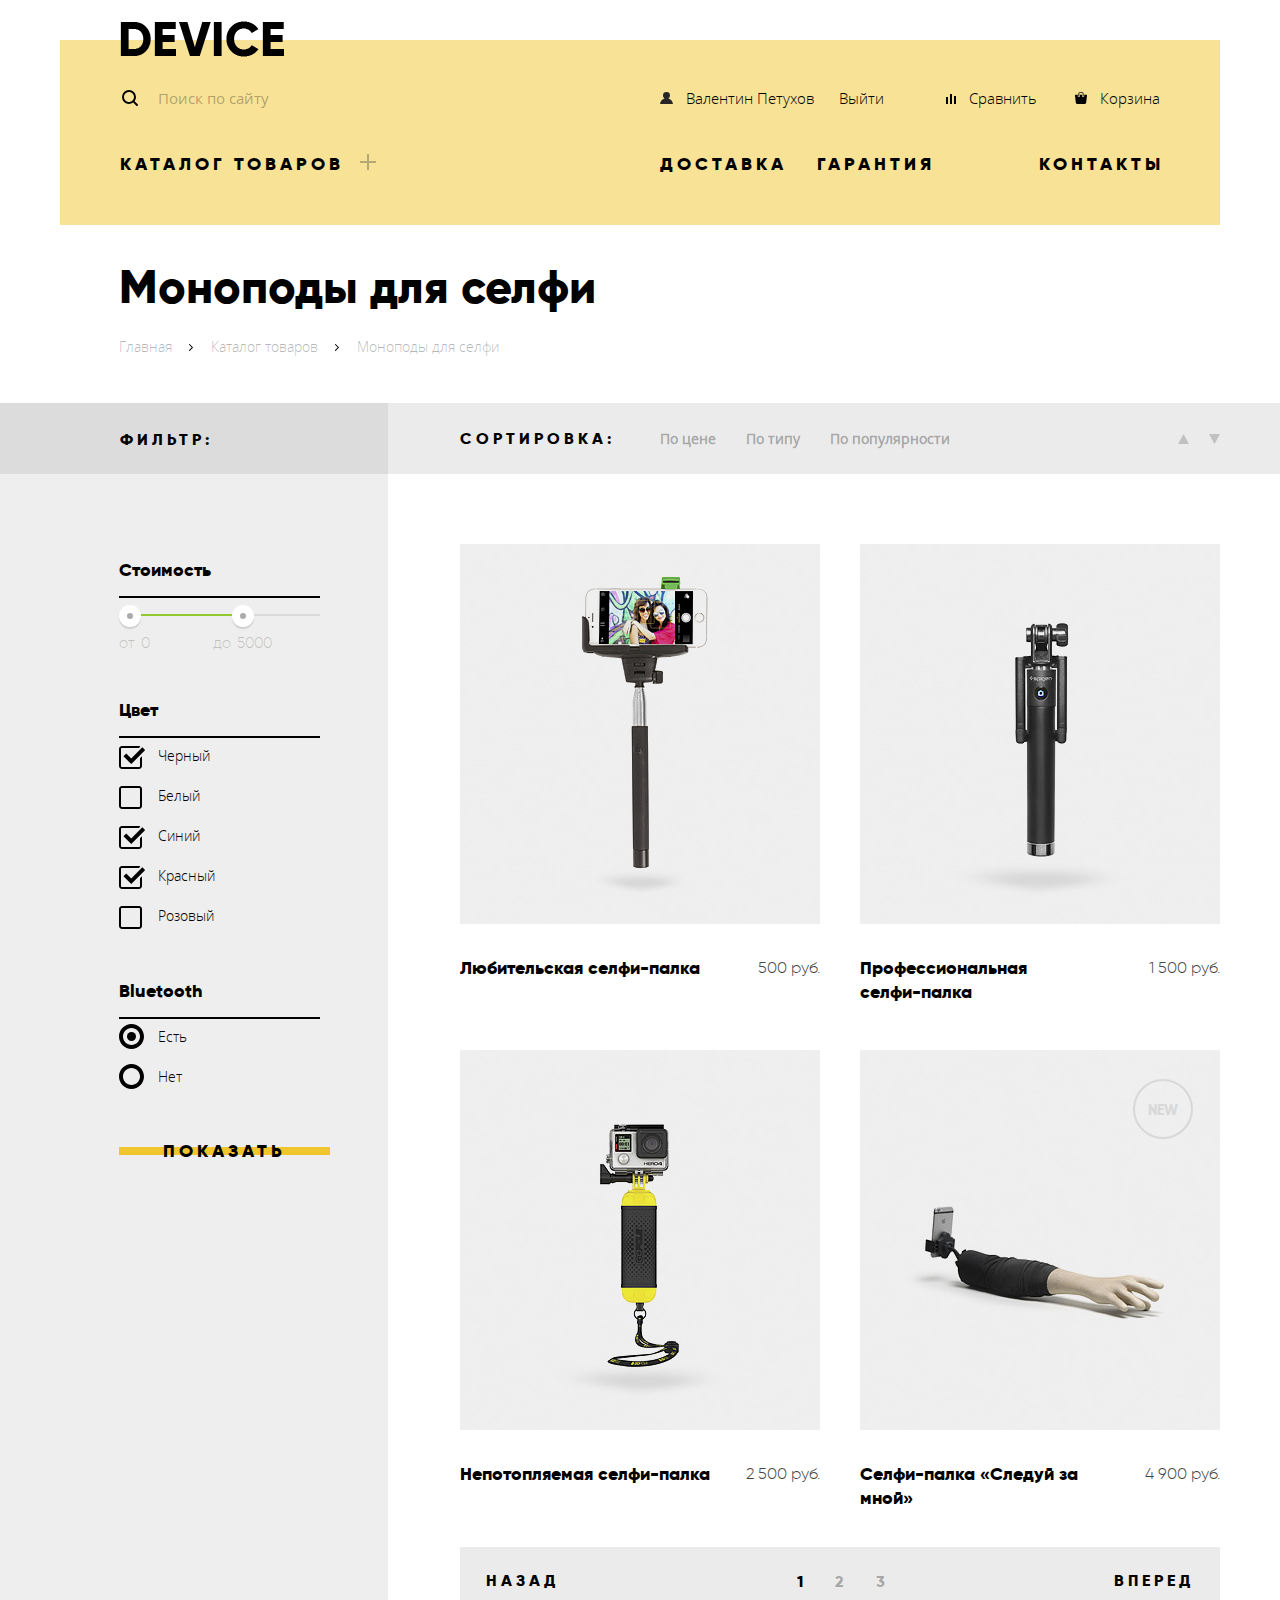
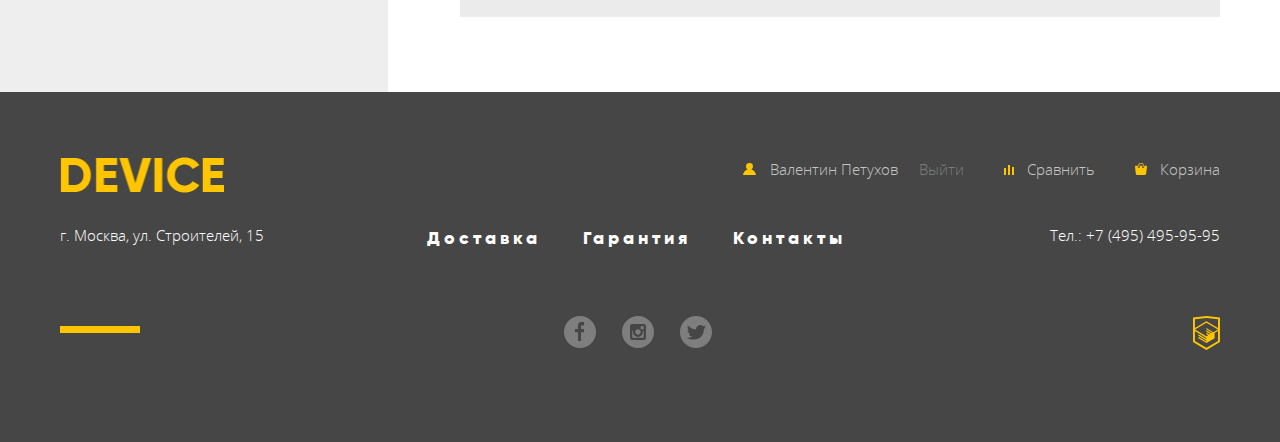
==== catalog.html @ 244680b2 "Подготовка к итоговому ревью" ====
<!DOCTYPE html>
<html lang="ru">

<head>
  <meta charset="utf-8">
  <title>HTML Academy: Девайс</title>
  <link rel="stylesheet" href="css/normalize.css">
  <link rel="stylesheet" href="css/main.css">
</head>

<body class="catalog-page">

  <!-- HEADER -->
  <header class="main-header">

    <div class="container main-header__container">

      <h1 class="visually-hidden">Магазин техники Девайc</h1>

      <!-- LOGO, которому зададим абсолютное позиционирование -->
      <a href="index.html" class="main-header__logo logo"><img src="img/logo.png" alt="" class="logo__img" width="164" height="36"></a>

      <!-- MAIN NAV -->
      <!-- USER SEARCH -->
      <form class="main-header__user-action-form user-action-form">
        <label for="user-search" class="visually-hidden">Поиск по сайту</label>
        <input type="search" name="user-search" class="user-action-form__user-search" id="user-search" placeholder="Поиск по сайту">
        <button type="submit" class="user-action-form__btn">Найти</button>
      </form>

      <!-- USER ACTION -->
      <nav class="main-header__user-action">

        <ul class="user-action">

          <li class="user-action__item user-action__account"><a href="account.html" class="user-action__account-link">Валентин Петухов</a></li>

          <li class="user-action__item user-action__logout"><a href="logout.html" class="user-action__logout-link">Выйти</a></li>

          <li class="user-action__item user-action__compare"><a href="compare.html" class="user-action__compare-link">Сравнить</a></li>

          <li class="user-action__item user-action__cart"><a href="cart.html" class="user-action__cart-link">Корзина</a></li>

        </ul>
      </nav>

      <!-- SITE NAVIGATON -->
      <nav class="main-header__site-nav">
        <ul class="site-nav">

          <li class="site-nav__item"><a href="catalog.html" class="site-nav__link">Каталог товаров</a>

            <!-- HIDDEN CATALOG IN SITE NAVIGATION -->
            <ul class="site-nav__catalog catalog">

              <li class="catalog__item">

                <ul class="sub-catalog__list sub-catalog">

                  <li class="sub-catalog__item"><a href="catalog.html" class="sub-catalog__link">Виртуальная реальность</a></li>
                  <li class="sub-catalog__item"><a href="catalog.html" class="sub-catalog__link">Моноподы для селфи</a></li>
                  <li class="sub-catalog__item"><a href="catalog.html" class="sub-catalog__link">Экшн-камеры</a></li>

                </ul>

              </li>
              <li class="catalog__item">

                <ul class="catalog__list">

                  <li class="catalog__item"><a href="catalog.html" class="catalog__link">Фитнеc-браслеты</a></li>
                  <li class="catalog__item"><a href="catalog.html" class="catalog__link">Умные часы</a></li>

                </ul>

              </li>
              <li class="catalog__item"><a href="catalog.html" class="catalog__link">Квадрокоптеры</a></li>

            </ul>

          </li>
          <li class="site-nav__item"><a href="#" class="site-nav__link">Доставка</a></li>
          <li class="site-nav__item site-nav__item_pad-l_31"><a href="#" class="site-nav__link">Гарантия</a></li>
          <li class="site-nav__item"><a href="#" class="site-nav__link">Контакты</a></li>

        </ul>

      </nav>

    </div>
  </header>

  <main class="main-content">

    <!-- PRODUCT NAV & BREADCRUMBS -->
    <nav class="breadcrumbs-nav">

      <div class="container">

        <h2 class="breadcrumbs-nav__current-product">Моноподы для селфи</h2>

        <ul class="breadcrumbs-nav__item breadcrumbs">

          <li class="breadcrumbs__item"><a href="#" class="breadcrumbs__link">Главная</a></li>
          <li class="breadcrumbs__item"><a href="#" class="breadcrumbs__link">Каталог товаров</a></li>
          <li class="breadcrumbs__item">Моноподы для селфи</li>

        </ul>

      </div>

    </nav>

    <!-- РАЗДЕЛ С ТОВАРАМИ -->
    <section class="products-container">

      <h2 class="visually-hidden">Раздел с товаром</h2>
      <!-- Его мы также скроем -->

      <!-- Заголовок с фильтрацией -->
      <header class="products-container__header">

        <div class="container">

          <div class="content__header">

            <h3 class="sorting__heading">Фильтр: </h3>

          </div>

          <!-- SORT THE PRODUCTS -->
          <div class="content__header sorting">

            <h3 class="sorting__heading">Сортировка:</h3>

            <ul class="sorting__list">

              <li class="sorting__item"><a href="#" class="sorting__link">По цене</a></li>
              <li class="sorting__item"><a href="#" class="sorting__link">По типу</a></li>
              <li class="sorting__item"><a href="#" class="sorting__link">По популярности</a></li>

            </ul>

            <div class="sorting__icon">

              <a href="#" class="sorting__icon-up-link"></a>
              <a href="#" class="sorting__icon-down-link"></a>

            </div>

          </div>

        </div>

      </header>

      <!-- CONTENT -->
      <div class="product-container__content">

        <div class="container">

          <!-- ASIDE FILTER -->
          <aside class="products-container__filters filters">

            <form action="https://echo.htmlacademy.ru" method="post" class="filters__form form-filters">

              <fieldset class="form-filters__item">
                <legend class="form-filters__heading">Стоимость</legend>

                <div class="range-filter">
                  <div class="range-filter__controls">

                    <div class="range-filter__scale">
                      <div class="range-filter__bar"></div>
                    </div>

                    <div class="range-filter__toggle toggle-min" tabindex="0"></div>
                    <div class="range-filter__toggle toggle-max" tabindex="0"></div>

                  </div>

                  <div class="range-filter__price-controls">

                    <label class="range-filter__min-price">от <input name="min-price" type="text" value="0"></label>

                    <label class="range-filter__max-price">до <input name="max-price" type="text" value="5000"></label>

                  </div>
                </div>

              </fieldset>

              <fieldset class="form-filters__item form-filters__color">
                <legend class="form-filters__heading">Цвет</legend>

                <input type="checkbox" name="color-black" class="form-filters__ckeckbox visually-hidden" id="filters-color-black" checked>
                <label for="filters-color-black" tabindex="0">Черный</label>

                <input type="checkbox" name="color-white" class="form-filters__ckeckbox visually-hidden" id="filters-color-white">
                <label for="filters-color-white" tabindex="0">Белый</label>

                <input type="checkbox" name="color-blue" class="form-filters__ckeckbox visually-hidden" id="filters-color-blue" checked>
                <label for="filters-color-blue" tabindex="0">Синий</label>

                <input type="checkbox" name="color-red" class="form-filters__ckeckbox visually-hidden" id="filters-color-red" checked>
                <label for="filters-color-red" tabindex="0">Красный</label>

                <input type="checkbox" name="color-pink" class="form-filters__ckeckbox visually-hidden" id="filters-color-pink">
                <label for="filters-color-pink" tabindex="0">Розовый</label>

              </fieldset>

              <fieldset class="form-filters__item form-filters__bluetooth">
                <legend class="form-filters__heading">Bluetooth</legend>

                <input type="radio" name="bluetooth-check" class="form-filters__radio visually-hidden" id="bluetooth-true" checked>
                <label for="bluetooth-true" tabindex="0">Есть</label>

                <input type="radio" name="bluetooth-check" class="form-filters__radio visually-hidden" id="bluetooth-false">
                <label for="bluetooth-false" tabindex="0">Нет</label>

              </fieldset>

              <button type="submit" class="form-filters__btn btn">Показать</button>

            </form>

          </aside>

          <!-- PRODUCT CART -->
          <div class="products-cart">

            <!-- PRODUCT 1 -->
            <div class="products-cart__item">

              <img src="img/item-1.jpg" width="360" height="380" alt="Селфи-палка" class="products-cart__img">

              <a href="#" class="products-cart__name">Любительская селфи-палка</a>
              <span class="products-cart__price">500 руб.</span>

              <a href="#" class="products-cart__compare">Добавить к сравнению</a>

              <a href="#" class="products-cart__add btn">В корзину</a>

            </div>

            <!-- PRODUCT 2 -->
            <div class="products-cart__item">

              <img src="img/item-2.jpg" width="360" height="380" alt="Селфи-палка" class="products-cart__img">

              <a href="#" class="products-cart__name">Профессиональная<br> селфи-палка</a>
              <span class="products-cart__price">1 500 руб.</span>

              <a href="#" class="products-cart__compare">Добавить к сравнению</a>

              <a href="#" class="products-cart__add btn">В корзину</a>

            </div>


            <!-- PRODUCT 3 -->
            <div class="products-cart__item">

              <img src="img/item-3.jpg" width="360" height="380" alt="Селфи-палка" class="products-cart__img">

              <a href="#" class="products-cart__name">Непотопляемая селфи-палка</a>
              <span class="products-cart__price">2 500 руб.</span>

              <a href="#" class="products-cart__compare">Добавить к сравнению</a>

              <a href="#" class="products-cart__add btn">В корзину</a>

            </div>

            <!-- PRODUCT 4 -->
            <div class="products-cart__item products-cart__new-product">

              <img src="img/item-4.jpg" width="360" height="380" alt="Селфи-палка" class="products-cart__img">

              <a href="#" class="products-cart__name">Селфи-палка «Следуй за мной»</a>
              <span class="products-cart__price">4 900 руб.</span>

              <a href="#" class="products-cart__compare">Добавить к сравнению</a>

              <a href="#" class="products-cart__add btn">В корзину</a>

            </div>

            <!-- PAGINATION -->
            <div class="products-container__pagination pagination">

              <a href="#" class="pagination__back">Назад</a>

              <ul class="pagination__list list">

                <li class="list__item"><a href="" class="pagination__item pagination__item_active">1</a></li>
                <li class="list__item"><a href="" class="pagination__item">2</a></li>
                <li class="list__item"><a href="" class="pagination__item">3</a></li>

              </ul>

              <a href="#" class="pagination__next">Вперед</a>

            </div>

          </div>

        </div>

      </div>

    </section>

  </main>

  <footer class="footer">

    <div class="container">

      <h2 class="visually-hidden">Здесь будет подвал</h2>

      <!-- LOGO AND USER ACTION -->
      <div class="footer__item">

        <!-- LOGO -->
        <a href="" class="footer__logo logo"><img src="img/logo-yellow.png" alt="" class="logo__img" width="164" height="36"></a>

        <!-- USER ACTION -->
        <ul class="footer__user-action footer-user-action">

          <li class="footer-user-action__item"><a href="#" class="footer-user-action__account">Валентин Петухов</a></li>

          <li class="footer-user-action__item"><a href="#" class="footer-user-action__logout">Выйти</a></li>

          <li class="footer-user-action__item"><a href="#" class="footer-user-action__compare">Сравнить</a></li>

          <li class="footer-user-action__item"><a href="#" class="footer-user-action__cart">Корзина</a></li>

        </ul>

      </div>

      <!-- ADRESS AND FOOTER NAV -->
      <div class="footer__item">

        <!-- ADDRESS -->
        <address class="footer__address">г. Москва, ул. Строителей, 15</address>

        <ul class="footer-nav">
          <li class="footer-nav__item"><a href="#" class="footer-nav__link">Доставка</a></li>
          <li class="footer-nav__item"><a href="#" class="footer-nav__link">Гарантия</a></li>
          <li class="footer-nav__item"><a href="#" class="footer-nav__link">Контакты</a></li>
        </ul>

        <!-- TEL NUMBER -->
        <p class="footer__tel-number">Тел.: +7 (495) 495-95-95</p>

      </div>

      <!-- SOCIAL ICONS -->
      <div class="footer__item">

        <div class="footer__icon social-icon">

          <a href="#" class="social-icon__item"><span class="visually-hidden">Facebook</span><svg xmlns="http://www.w3.org/2000/svg" width="32" height="32" viewBox="0 0 32 32"><path fill="#FFF" d="M16 0C7.164 0 0 7.163 0 16s7.164 16 16 16c8.837 0 16-7.164 16-16S24.837 0 16 0zm4.062 9.455h-3.021v3.444h3.021v3.445h-3.021v8.61H14.02v-8.61H11v-3.445h3.021V9.455c0-1.902 1.353-3.445 3.021-3.445h3.021v3.445z"/></svg></a>

          <a href="#" class="social-icon__item"><span class="visually-hidden">Instagram</span><svg xmlns="http://www.w3.org/2000/svg" width="32" height="32" viewBox="0 0 32 32"><g fill="#FFF"><path d="M20.916 16a4.938 4.938 0 1 1-9.877 0c0-.394.051-.773.138-1.14h-.897v6.838h11.396V14.86h-.897c.086.367.137.746.137 1.14z"/><path d="M15.978 18.659c1.466 0 2.659-1.193 2.659-2.659s-1.193-2.659-2.659-2.659c-1.466 0-2.659 1.193-2.659 2.659s1.192 2.659 2.659 2.659zM18.637 10.302h3.039v3.039h-3.039z"/><path d="M16 0C7.164 0 0 7.164 0 16c0 8.837 7.164 16 16 16 8.837 0 16-7.163 16-16 0-8.836-7.163-16-16-16zm7.955 21.698a2.285 2.285 0 0 1-2.279 2.279H10.279A2.285 2.285 0 0 1 8 21.698V10.302a2.286 2.286 0 0 1 2.279-2.279h11.396a2.286 2.286 0 0 1 2.279 2.279v11.396z"/></g></svg></a>

          <a href="#" class="social-icon__item"><span class="visually-hidden">Twitter</span><svg xmlns="http://www.w3.org/2000/svg" width="32" height="32" viewBox="0 0 32 32"><path fill="#FFF" d="M16 0C7.164 0 0 7.164 0 16c0 8.837 7.164 16 16 16 8.837 0 16-7.163 16-16 0-8.836-7.163-16-16-16zm7.944 12.809c-.251 6.516-3.463 10.832-10.992 10.702h-.486c-.447 0-4.543-.443-5.344-1.823 2.479.19 4.247-.406 5.12-1.136-1.048-.289-2.923-.461-3.251-2.848.384.104.618.221 1.299.113-1.307-.824-2.758-1.519-2.679-3.643.311.317 1.164.518 1.46.457-.768-.233-2.149-3.244-.974-4.781 1.984 1.79 4.075 3.482 7.804 3.643.227-2.214 1.24-3.699 3.168-4.325 1.84-.479 3.255.26 3.901 1.138.737-.224 1.453-.466 2.193-.685-.004.833-.569 1.463-.935 1.709.747.165 1.423-.475 1.423-.475-.184.963-1.094 1.725-1.707 1.954z"/></svg></a>

        </div>

        <a href="https://htmlacademy.ru/intensive/htmlcss" class="html-logo"><span class="visually-hidden">HTML LOGO LINK</span><svg xmlns="http://www.w3.org/2000/svg" width="26.943" height="34.09" viewBox="0 0 26.943 34.09"><path fill="#FFC600" d="M13.62.017L13.472 0 0 1.412v24.661l13.473 8.017 13.43-7.99.042-.025V1.412L13.62.017zm11.399 12.11L13.495 5.334l-.001-.104-.087.05-.088-.056v.109L1.925 12.118V3.147l11.548-1.212L25.02 3.147v8.98zm-11.614-5.34L24.923 13.5l-4.479 2.64-7.093-4.221-.014 1.415 5.904 3.513-.86.507-5.03-2.992-.014 1.415 3.827 2.275-.782.523-3.031-1.787-.014 1.413 1.853 1.091-1.8 1.081-11.356-6.751 11.371-6.835zm-11.48 8.34l11.411 6.791.016 1.044-7.942-4.728-.015 1.416 7.979 4.795.018 1.076-7.973-4.74-.013 1.414 8.021 4.822.046.025 8.143-4.872-.011-5.177 3.415-2.036v10.021L13.472 31.85 1.925 24.979v-9.852z"/></svg>
        </a>

      </div>

    </div>

  </footer>


</body>

</html>
---- css/main.css ----
/*------------------------------------*\
  #Подключаем шрифты
\*------------------------------------*/

@font-face {
  font-family: "Gilroy";
  src: url("../fonts/gilroyextrabold.woff") format("woff"), url("../fonts/gilroyextrabold.woff2") format("woff2");
  font-weight: 700;
  font-style: normal;
}

@font-face {
  font-family: "Gilroy";
  src: url("../fonts/gilroylight.woff") format("woff"), url("../fonts/gilroylight.woff2") format("woff2");
  font-weight: 300;
  font-style: normal;
}

@font-face {
  font-family: "Open Sans";
  src: url("../fonts/opensans.woff") format("woff"), url("../fonts/opensans.woff2") format("woff2");
  font-weight: 400;
  font-style: normal;
}

@font-face {
  font-family: "Open Sans";
  src: url("../fonts/opensanslight.woff") format("woff"), url("../fonts/opensanslight.woff2") format("woff2");
  font-weight: 300;
  font-style: normal;
}





/*------------------------------------*\
  #Базовая стилизация
\*------------------------------------*/

body {
  margin: 0;
  padding: 0;
  font-family: "Gilroy", Arial, sans-serif;
  font-weight: 700;
  font-size: 15px;
  line-height: 24px;
  color: rgb(0, 0, 0);
}

a {
  text-decoration: none;
}

.visually-hidden:not(:focus):not(:active),
input[type="checkbox"].visually-hidden,
input[type="radio"].visually-hidden {
  position: absolute;

  width: 1px;
  height: 1px;
  margin: -1px;
  border: 0;
  padding: 0;

  white-space: nowrap;

  -webkit-clip-path: inset(100%);

  clip-path: inset(100%);
  clip: rect(0 0 0 0);
  overflow: hidden;
}

.btn {
  display: inline-block;

  position: relative;
  padding: 14px 44px 14px 44px;

  /* временно добавил*/
  font-size: 18px;
  line-height: 24px;
  letter-spacing: 4px;
  text-transform: uppercase;
}

.btn::before {
  display: block;

  position: absolute;
  top: 22px;
  left: 0;
  content: "";
  height: 8px;
  width: 100%;
  z-index: -1;
  -webkit-transition: 0.3s;
  -o-transition: 0.3s;
  transition: top 0.3s, height 0.3s;

  background-color: rgb(240, 197, 46);
}

.btn:hover::before {
  top: 0;
  height: 100%;
  -webkit-transition: 0.3s;
  -o-transition: 0.3s;
  transition: 0.3s;
}

.btn,
.contacts__link,
.nfo-about-us a,
.promo-slider__content a {
  color: rgb(0, 0, 0);
}

.btn:active,
.contacts__link:active,
.info-about-us a:active,
.promo-slider__content a:active {
  color: rgba(0, 0, 0, 0.3);
}

*,
* before,
* after {
  -webkit-box-sizing: inherit;
  box-sizing: inherit;
}

html {
  -webkit-box-sizing: border-box;
  box-sizing: border-box;
}

.content-box-component {
  -webkit-box-sizing: content-box;
  box-sizing: content-box;
}

.container {
  position: relative;
  width: 1160px;
  margin: auto;
}

.container_flex {
  display: -webkit-box;
  display: -ms-flexbox;
  display: flex;
  -webkit-box-orient: horizontal;
  -webkit-box-direction: normal;
  -ms-flex-direction: row;
  flex-direction: row;
}





/*------------------------------------*\
  #HEADER
\*------------------------------------*/

.main-header {
  position: relative;
  margin-top: 40px;
}

.catalog-page .main-header {
  margin-bottom: 38px;
}

/* ----- CONTAINER-FOR-MAIN-HEADER ----- */

.main-header .container {
  display: -webkit-box;
  display: -ms-flexbox;
  display: flex;
  -webkit-box-orient: horizontal;
  -webkit-box-direction: normal;
  -ms-flex-direction: row;
  flex-direction: row;
  -ms-flex-wrap: wrap;
  flex-wrap: wrap;

  padding: 43px 60px;
  padding-bottom: 155px;
  min-height: 299px;
  background-color: rgb(247, 226, 150);
}

.catalog-page .main-header__container {
  min-height: 185px;
  padding-bottom: 40px;
}

/* ----- LOGO ----- */

.main-header__logo {
  position: absolute;
  top: -19px;
  left: 60px;
}

.logo:hover,
.logo:focus {
  opacity: 0.6;
}

.logo:active {
  opacity: 0.3;
}

/* ----- DELETE PAD/MAR FOR LIST IN MAIN-HEADER ----- */

.user-action,
.site-nav,
.catalog,
.catalog__list,
.sub-catalog {
  padding: 0;
  margin: 0;
  list-style: none;
}

/* ----- USER-ACTION-FORM ----- */

.user-action-form {
  margin-top: -8px;
}

.main-header__user-action-form {
  width: 50%;
  margin-right: 20px;
}

.user-action-form__btn {
  display: none;

  padding: 14px 19px;
  padding-top: 12px;
  margin-left: -5px;

  background-color: transparent;
  border: 2px solid rgba(0, 0, 0, 0);
}

.user-action-form__user-search {
  padding-left: 38px;
  width: 355px;

  color: rgb(0, 0, 0);
  line-height: 44px;

  background-color: transparent;
  background-image: url("../img/search.svg");
  background-repeat: no-repeat;
  background-position: 2px 15px;

  border: none;
  border-bottom: 2px solid rgba(0, 0, 0, 0);
}

.user-action-form__user-search::-webkit-input-placeholder {
  color: rgba(0, 0, 0, 0.3);
}

.user-action-form__user-search:-ms-input-placeholder {
  color: rgba(0, 0, 0, 0.3);
}

.user-action-form__user-search::-ms-input-placeholder {
  color: rgba(0, 0, 0, 0.3);
}

.user-action-form__user-search::placeholder {
  color: rgba(0, 0, 0, 0.3);
}

.user-action-form__user-search::-ms-input-placeholder {
  color: rgba(0, 0, 0, 0.3);
}

.user-action-form__user-search:-ms-input-placeholder {
  color: rgba(0, 0, 0, 0.3);
}

.user-action-form__user-search:hover::-webkit-input-placeholder {
  color: rgba(0, 0, 0, 0.6);
}

.user-action-form__user-search:hover:-ms-input-placeholder {
  color: rgba(0, 0, 0, 0.6);
}

.user-action-form__user-search:hover::-ms-input-placeholder {
  color: rgba(0, 0, 0, 0.6);
}

.user-action-form__user-search:hover::placeholder {
  color: rgba(0, 0, 0, 0.6);
}

.user-action-form__user-search:hover::-ms-input-placeholder {
  color: rgba(0, 0, 0, 0.6);
}

.user-action-form__user-search:hover:-ms-input-placeholder {
  color: rgba(0, 0, 0, 0.6);
}

.user-action-form__user-search:focus {
  opacity: 1;
  outline: inherit;
  border-bottom: 2px solid rgba(0, 0, 0, 1);
}

.user-action-form__user-search:focus + .user-action-form__btn {
  display: inline-block;
  border: 2px solid rgba(0, 0, 0, 1);
}

.user-action-form__btn:hover,
.user-action-form__btn:focus {
  color: rgb(233, 233, 233);
  background-color: rgb(0, 0, 0);
}

.user-action-form__btn:active {
  color: rgb(106, 106, 106);
  background-color: rgb(0, 0, 0);
  outline: inherit;
  visibility: visible;
}

/* ----- USER-ACTION & SITE-NAV ----- */

.user-action a,
.site-nav a {
  color: rgb(0, 0, 0);
}

.user-action,
.user-action-form,
.catalog {
  font-family: "Open Sans", Arial, sans-serif;
  font-weight: 300;
}

.user-action,
.user-action-form {
  line-height: 30px;
}

.main-header__user-action {
  -webkit-box-flex: 1;
  -ms-flex-positive: 1;
  flex-grow: 1;
}

.user-action {
  display: -webkit-box;
  display: -ms-flexbox;
  display: flex;
  -webkit-box-orient: horizontal;
  -webkit-box-direction: normal;
  -ms-flex-direction: row;
  flex-direction: row;
  -ms-flex-wrap: wrap;
  flex-wrap: wrap;
}

.user-action__item:first-child {
  -webkit-box-flex: 1;
  -ms-flex-positive: 1;
  flex-grow: 1;
  margin-left: 0;
}

.user-action__item {
  margin-left: 38px;
}

.user-action__logout {
  margin-left: 0;
  -webkit-box-flex: 1;
  -ms-flex-positive: 1;
  flex-grow: 1;
}

/* ----- PSEUDO ELEMENTS FOR USER ACTION ----- */

.user-action__login-link::before,
.user-action__account-link::before {
  display: inline-block;
  content: "";
  width: 13px;
  height: 12px;
  margin-right: 13px;

  background-image: url(../img/user.svg);
  background-position: 0;
  background-repeat: no-repeat;
}

.user-action__compare-link::before {
  display: inline-block;
  content: "";
  width: 10px;
  height: 10px;
  margin-right: 13px;

  background-image: url(../img/compare.svg);
  background-position: 0;
  background-repeat: no-repeat;
}

.user-action__cart-link::before {
  display: inline-block;
  content: "";
  width: 12px;
  height: 12px;
  margin-right: 13px;

  background-image: url(../img/cart.svg);
  background-position: 0;
  background-repeat: no-repeat;
}

/* ----- SITE NAV ----- */

.main-header__site-nav {
  margin-top: 20px;
  width: 100%;
}

.site-nav {
  display: -webkit-box;
  display: -ms-flexbox;
  display: flex;
  -webkit-box-orient: horizontal;
  -webkit-box-direction: normal;
  -ms-flex-direction: row;
  flex-direction: row;
  letter-spacing: 4px;
}

.site-nav__item:first-child {
  width: 50%;
  margin-right: 20px;
}

.site-nav__item:first-child .site-nav__link::after {
  display: inline-block;
  content: "";
  width: 16px;
  height: 16px;
  margin-left: 16px;

  background-image: url("../img/plus.svg");
  background-repeat: no-repeat;
  background-position: 0;
  opacity: 0.3;
}

.site-nav__item {
  position: relative;
  margin-right: 30px;

  font-size: 18px;
  text-transform: uppercase;
}

.site-nav__item:last-child {
  -webkit-box-flex: 1;
  -ms-flex-positive: 1;
  flex-grow: 1;
  text-align: right;
  margin-right: -4px;
}

.site-nav a:hover,
.site-nav a:focus,
.user-action a:hover,
.user-action a:focus {
  color: rgba(0, 0, 0, 0.6);
}

.site-nav a:active,
.user-action a:active {
  color: rgba(0, 0, 0, 0.3);
}

/* ----- CATALOG ----- */

.catalog {
  display: -webkit-box;
  display: -ms-flexbox;
  display: flex;
  /* временно */
  -webkit-box-orient: horizontal;
  -webkit-box-direction: normal;
  -ms-flex-direction: row;
  flex-direction: row;

  visibility: hidden;

  position: absolute;
  top: 20px;
  left: -60px;
  width: 1160px;
  padding-top: 19px;
  padding-left: 60px;

  line-height: 36px;
  font-size: 15px;
  text-transform: none;
  letter-spacing: normal;
}

.site-nav__link:hover + .catalog,
.site-nav__link:focus + .catalog,
.catalog:focus-within,
.catalog:hover {
  visibility: visible;

  padding-bottom: 40px;

  z-index: 2;
  background-color: #f7e296;
}

.catalog > .catalog__item {
  margin-right: 62px;
}

.catalog > .catalog__item:last-child {
  padding-left: 15px;
}





/*------------------------------------*\
  #PROMO-SLIDER
\*------------------------------------*/

.promo-slider {
  position: relative;
  margin-bottom: 10px;

  min-height: 472px;
}

.promo-slider > .container {
  min-height: 465px;
}

#promo-slide-1 .promo-slider__img {
  margin-left: 91px;
  margin-top: -32px;
}

#promo-slide-2 .promo-slider__img {
  margin-left: 116px;
  margin-top: -20px;
}

#promo-slide-3 .promo-slider__img {
  margin-left: 31px;
  margin-top: 31px;
}

.promo-slider__item {
  display: none;

  position: relative;
  top: -78px;
  left: 0;
}

/* ----- PROMO-SLIDER-IMG ----- */

.promo-slider__item .container {
  width: 50%;
  margin: 0;
  margin-right: 20px;
}

/* ----- PROMO-SLIDER-CONTENT ----- */

.promo-slider__content {
  position: relative;
  width: 48%;
  padding-right: 60px;
}

.promo-slider__lead {
  margin-top: 47px;
  margin-bottom: 0;
  position: relative;
  z-index: 1;
  font-size: 47px;
  line-height: 56px;
}

.promo-slider__description {
  margin-top: 19px;
  margin-bottom: 37px;
  padding-right: 20px;

  font-family: "Open Sans", Arial, sans-serif;
  font-weight: 300;
  line-height: 30px;
}

.promo-slider__advantage {
  display: -webkit-box;
  display: -ms-flexbox;
  display: flex;
  -webkit-box-orient: horizontal;
  -webkit-box-direction: normal;
  -ms-flex-direction: row;
  flex-direction: row;

  margin: 0;
  margin-top: 43px;
}

.promo-slider__advantage .container {
  display: -webkit-box;
  display: -ms-flexbox;
  display: flex;
  -webkit-box-orient: vertical;
  -webkit-box-direction: reverse;
  -ms-flex-direction: column-reverse;
  flex-direction: column-reverse;
  -ms-flex-preferred-size: 160px;
  flex-basis: 160px;

  margin: 0;
}

.promo-slider__advantage .advantage-description__item_margin-left {
  margin-left: -20px;
}

.advantage-description__definition {
  margin-left: 0;
}

.advantage-description__definition {
  font-family: "Gilroy", Arial, sans-serif;
  font-weight: 300;
  font-size: 36px;
  line-height: 48px;
}

.advantage-description__name {
  margin-top: 6px;
  font-family: "Open Sans", Arial, sans-serif;
  font-size: 13px;
  line-height: 20px;
}

/* ----- PROMO-SLIDER-CONTROL ----- */

.promo-slider__control {
  display: -webkit-box;
  display: -ms-flexbox;
  display: flex;
  -webkit-box-pack: justify;
  -ms-flex-pack: justify;
  justify-content: space-between;

  position: absolute;
  top: 202px;
  right: 82px;
  width: 79px;
}

.slider-control {
  list-style: none;
  padding: 0;
}

#promo-slide-1 .promo-slider__content::after {
  content: "01";
  position: absolute;
  top: 33px;
  right: 46px;
  font-size: 179.2px;
  color: rgb(255, 255, 255);
}

#promo-slide-2 .promo-slider__content::after {
  content: "02";
  position: absolute;
  top: 33px;
  right: 46px;
  font-size: 179.2px;
  color: rgb(255, 255, 255);
}

#promo-slide-3 .promo-slider__content::after {
  content: "03";
  position: absolute;
  top: 33px;
  right: 46px;
  font-size: 179.2px;
  color: rgb(255, 255, 255);
}

#promo-slider-btn-1:checked ~ #promo-slide-1,
#promo-slider-btn-2:checked ~ #promo-slide-2,
#promo-slider-btn-3:checked ~ #promo-slide-3 {
  display: -webkit-box;
  display: -ms-flexbox;
  display: flex;
}

.slider-control__btn {
  display: block;
  width: 12px;
  height: 12px;
  background-image: url("../img/slider-button-empty.svg");
  background-repeat: no-repeat;
  background-position: center;
  background-size: cover;
}

#promo-slider-btn-1:checked ~ .slider-control #promo-slider-control-btn-1,
#promo-slider-btn-2:checked ~ .slider-control #promo-slider-control-btn-2,
#promo-slider-btn-3:checked ~ .slider-control #promo-slider-control-btn-3 {
  background-image: url("../img/slider-button.svg");
}





/*------------------------------------*\
  #PRODUCT-NAVIGATION
\*------------------------------------*/

.product-nav {
  margin-bottom: 180px;
}

.product-nav__list {
  display: -webkit-box;
  display: -ms-flexbox;
  display: flex;
  -webkit-box-orient: horizontal;
  -webkit-box-direction: normal;
  -ms-flex-direction: row;
  flex-direction: row;
  -webkit-box-pack: justify;
  -ms-flex-pack: justify;
  justify-content: stretch;

  padding: 0;
  margin: 0;

  list-style: none;
  font-size: 18px;
}

.product-nav__item {
  -webkit-box-flex: 1;
  -ms-flex: 1;
  flex: 1;
  margin: 0 20px;
}

.product-nav__item:first-child {
  margin-left: 0;
}

.product-nav__item:last-child {
  margin-right: 0;
}

.product-nav__item a {
  display: block;
  width: 100%;
  height: 100%;
  color: rgb(0, 0, 0);
}

.product-nav__link:focus {
  color: rgba(0, 0, 0, 0.3);
}

.product-nav__link:focus .product-nav__img {
  opacity: 0.3;
}

.product-nav__img_marg-top {
  margin-top: 42px;
}

.product-nav__link .container {
  display: -webkit-box;
  display: -ms-flexbox;
  display: flex;
  -webkit-box-orient: horizontal;
  -webkit-box-direction: normal;
  -ms-flex-direction: row;
  flex-direction: row;
  -webkit-box-pack: center;
  -ms-flex-pack: center;
  justify-content: center;
  -webkit-box-align: center;
  -ms-flex-align: center;
  align-items: center;
  width: 100%;
  min-height: 160px;
  background-color: rgba(240, 197, 46, 0.5);
}

.product-nav__link:hover .container {
  background-color: rgba(240, 197, 46, 1)
}

.product-nav__heading {
  margin: 0;
  margin-top: 33px;

  font-size: 18px;
}





/*------------------------------------*\
  #BREADCRUMBS
\*------------------------------------*/

.breadcrumbs-nav {
  margin-bottom: 44px;
}

.breadcrumbs-nav .container {
  padding-left: 59px;
}

.breadcrumbs-nav__current-product {
  font-size: 47px;
  line-height: 48px;

  margin: 0;
  margin-bottom: 24px;
}

.breadcrumbs {
  display: -webkit-box;
  display: -ms-flexbox;
  display: flex;
  -webkit-box-orient: horizontal;
  -webkit-box-direction: normal;
  -ms-flex-direction: row;
  flex-direction: row;

  margin: 0;
  padding-left: 0;
  list-style: none;
}

.breadcrumbs__item {
  font-family: "Open Sans", Arial, sans-serif;
  font-weight: 300;
  font-size: 14px;
  margin: 0;
  margin-right: 9px;
}

.breadcrumbs .breadcrumbs__item + .breadcrumbs__item::before {
  display: inline-block;
  content: "";

  width: 15px;
  height: 13px;
  margin-right: 15px;

  background-image: url("../img/nav-arrow.svg");
  background-repeat: no-repeat;
  background-position: 8px 5px;
}

.breadcrumbs__link,
.breadcrumbs__item {
  color: rgba(0, 0, 0, 0.3);
}

.breadcrumbs__link:hover,
.breadcrumbs__link:focus {
  color: rgba(0, 0, 0, 0.6);
}

.breadcrumbs__link:active {
  color: rgba(0, 0, 0, 0.1);
}





/*------------------------------------*\
  #PRODUCTS-CONTAINER-HEADER
\*------------------------------------*/

.products-container__header {
  background-color: rgb(235, 235, 235);
  height: 71px;
}

.products-container__header .container {
  display: -webkit-box;
  display: -ms-flexbox;
  display: flex;
  -webkit-box-orient: horizontal;
  -webkit-box-direction: normal;
  -ms-flex-direction: row;
  flex-direction: row;
  height: 100%;
}

.sorting {
  display: -webkit-box;
  display: -ms-flexbox;
  display: flex;
  -webkit-box-orient: horizontal;
  -webkit-box-direction: normal;
  -ms-flex-direction: row;
  flex-direction: row;
  -webkit-box-align: center;
  -ms-flex-align: center;
  align-items: center;
  -webkit-box-flex: 1;
  -ms-flex-positive: 1;
  flex-grow: 1;
}

.sorting__heading {
  font-size: 16px;
  letter-spacing: 4px;
  text-transform: uppercase;
  margin: 0;
}

.sorting .sorting__heading {
  margin-left: 72px;
}

.content__header {
  position: relative;
}

.content__header:first-child .sorting__heading {
  padding: 25px 0 0 60px;
}

.content__header:first-child::before {
  content: "";

  position: absolute;
  top: 0;
  left: -150%;

  height: 100%;
  width: 150%;

  background-color: inherit;
}

.sorting__list {
  display: -webkit-box;
  display: -ms-flexbox;
  display: flex;
  -webkit-box-orient: horizontal;
  -webkit-box-direction: normal;
  -ms-flex-direction: row;
  flex-direction: row;
  -webkit-box-pack: justify;
  -ms-flex-pack: justify;
  justify-content: space-between;

  margin: 0;
  margin-left: 15px;
  padding: 0;

  list-style: none;
}

.sorting__item {
  margin-left: 30px;
}

.content__header:first-child {
  width: 28.3%;
  background-color: rgb(220, 220, 220);
}

.sorting__link {
  font-family: "Open Sans", Arial, sans-serif;
  font-size: 14px;
  color: rgba(0, 0, 0, 0.3);
}

.sorting__link:hover,
.sorting__link:focus {
  color: rgba(0, 0, 0, 0.6);
}

.sorting__link:active {
  color: rgba(0, 0, 0, 1);
}

.sorting__icon {
  margin-left: auto;
}

.sorting__icon-up-link,
.sorting__icon-down-link {
  display: inline-block;

  width: 11px;
  height: 10px;

  opacity: 0.2;
}

.sorting__icon-up-link {
  margin-right: 16px;
  background-image: url("../img/icon-up-dir.svg");
  background-repeat: no-repeat;
  background-position: 0;
}

.sorting__icon-down-link {
  background-image: url("../img/icon-down-dir.svg");
  background-repeat: no-repeat;
  background-position: 0;
}

.sorting__icon-up-link:hover,
.sorting__icon-up-link:focus,
.sorting__icon-down-link:hover,
.sorting__icon-down-link:focus {
  opacity: 0.4;
}

.sorting__icon-up-link:active,
.sorting__icon-down-link:active {
  opacity: 1;
}

/* ----- ASIDE FILTERS ----- */

.products-container__filters {
  position: relative;
  width: 28.3%;
  padding: 69px 68px 69px 59px;
  z-index: 0;
}

.products-container__filters::before {
  content: "";

  position: absolute;
  top: 0;
  left: -150%;

  height: 100%;
  width: 150%;

  background-color: inherit;
}

.product-container__content .container {
  display: -webkit-box;
  display: -ms-flexbox;
  display: flex;
  -webkit-box-orient: horizontal;
  -webkit-box-direction: normal;
  -ms-flex-direction: row;
  flex-direction: row;
  -ms-flex-wrap: wrap;
  flex-wrap: wrap;
}

.filters {
  background-color: rgb(238, 238, 238);
}

.form-filters__item {
  display: -webkit-box;
  display: -ms-flexbox;
  display: flex;
  -webkit-box-orient: vertical;
  -webkit-box-direction: normal;
  -ms-flex-direction: column;
  flex-direction: column;

  position: relative;
  margin: 0;
  padding: 0;
  padding-bottom: 28px;

  border: none;
}

.form-filters__item::before {
  content: "";

  position: absolute;
  width: 100%;
  height: 2px;
  top: 0;
  left: 0;

  background-color: rgb(0, 0, 0);
}

.form-filters__heading {
  padding-top: 15px;
  margin-bottom: 14px;

  font-size: 18px;
}

/* ----- RANGE-FILTERS ----- */

.range-filter {
  margin-top: -25px;
}

.range-filter__controls {
  position: relative;
}

.range-filter__scale {
  position: relative;
  margin: 0;
  margin: 43px 0 15px 0;
  padding: 0;
  width: 100%;
  height: 2px;

  background-color: rgb(219, 219, 219);
}

.range-filter__bar {
  position: absolute;
  top: 0;
  left: 0;
  width: 125px;
  height: 2px;

  background-color: rgb(145, 201, 47);
}

.range-filter__toggle {
  width: 22px;
  height: 22px;

  border: 8px solid #ffffff;
  background-color: #ababab;
  -webkit-box-shadow: 0 2px 1px 0 #cfcfcf;
  box-shadow: 0 2px 1px 0 #cfcfcf;
  border-radius: 50%;
  cursor: pointer;
}

.toggle-min,
.toggle-max {
  position: absolute;
  top: -9px;
}

.toggle-min:active,
.toggle-max:active {
  transform: scale(1.1);
}

.toggle-min {
  left: 0;
}

.toggle-max {
  right: 66px;
}

.range-filter label {
  display: inline-block;

  padding: 0;
  margin: 0;
  width: 90px;

  font-family: "Gilroy", Arial, sans-serif;
  font-weight: 300;
  color: rgba(0, 0, 0, 0.2);
}

.range-filter input {
  width: 60px;

  background-color: transparent;
  border: none;

  font-family: "Gilroy", Arial, sans-serif;
  font-weight: 300;
  color: rgba(0, 0, 0, 0.2);
}

/* ----- RANGE-FILTERS-COLOR & BLUETOOTH */

.form-filters__color label,
.form-filters__bluetooth label {
  position: relative;
  padding-left: 39px;

  font-family: "Open Sans", Arial, sans-serif;
  font-weight: 300;
  font-size: 14px;
  line-height: 40px;
}

.form-filters__color label::before {
  -webkit-box-sizing: border-box;
  box-sizing: border-box;

  content: "";

  position: absolute;
  top: 10px;
  left: 0;
  height: 26px;
  width: 26px;

  background-image: url("../img/checkbox-off.svg");
  background-repeat: no-repeat;
  background-position: 0 0;
}

.form-filters__color label:hover::before,
.form-filters__color label:focus::before {
  opacity: 0.6;
}

.form-filters__color label:active::before {
  opacity: 1;
}

.form-filters__ckeckbox:checked + label::before {
  border: none;

  background-image: url("../img/checkbox-on.svg");
}

.form-filters__bluetooth label::before {
  -webkit-box-sizing: border-box;
  box-sizing: border-box;

  content: "";

  position: absolute;
  top: 7px;
  left: 0;
  height: 26px;
  width: 26px;

  background-image: url("../img/radio-off.svg");
  background-repeat: no-repeat;
  background-position: 0 0;
}

.form-filters__bluetooth label:hover::before,
.form-filters__bluetooth label:focus::before {
  opacity: 0.6;
}

.form-filters__bluetooth label:active::before{
  opacity: 1;
}

.form-filters__radio:checked + label::before {
  border: none;

  background-image: url("../img/radio-on.svg");
}

.form-filters__btn {
  background-color: transparent;

  font-family: inherit;
  font-weight: 700;
  border: none;
}





/*------------------------------------*\
  #PRODUCTS-CONTAINER
\*------------------------------------*/

/* ----- PRODUCT-CART ----- */

.products-cart {
  display: -webkit-box;
  display: -ms-flexbox;
  display: flex;
  -webkit-box-orient: horizontal;
  -webkit-box-direction: normal;
  -ms-flex-direction: row;
  flex-direction: row;
  -ms-flex-wrap: wrap;
  flex-wrap: wrap;
  -webkit-box-pack: justify;
  -ms-flex-pack: justify;
  justify-content: space-between;

  width: 71.7%;
  padding: 70px 0 75px 72px;
}

.products-cart__item {
  position: relative;
  -ms-flex-preferred-size: 360px;
  flex-basis: 360px;
  margin-bottom: 45px;
}

.products-cart__new-product::after {
  -webkit-box-sizing: border-box;
  box-sizing: border-box;

  content: "new";

  position: absolute;
  top: 29px;
  right: 27px;
  width: 60px;
  height: 60px;
  padding-top: 18px;

  font-size: 14px;
  text-transform: uppercase;
  text-align: center;
  color: rgb(216, 216, 216);

  border: 2px solid rgb(216, 216, 216);
  border-radius: 50%;
}

.products-cart__img {
  margin-bottom: 25px;
}

.products-cart__add {
  visibility: hidden;

  position: absolute;
  top: 180px;
  left: 80px;
  z-index: 1;
}

.products-cart__compare {
  visibility: hidden;
  position: absolute;
  top: 229px;
  left: 109px;
}

.products-cart__item:hover .products-cart__img {
  opacity: 0.5;
}

.products-cart__item:hover .products-cart__add,
.products-cart__item:hover .products-cart__compare {
  visibility: visible;
}

.products-cart__name {
  display: inline-block;

  max-width: 260px;

  font-size: 18px;
  color: rgb(0, 0, 0);
}

.products-cart__price {
  float: right;

  font-family: "Gilroy Light", Arial, sans-serif;
  font-size: 16px;
  color: rgb(70, 70, 70);
}

.products-cart__compare {
  font-family: "Open Sans Light", Arial, sans-serif;
  font-size: 13px;
  line-height: 20px;
  color: rgba(0, 0, 0, 0.5);
}

.products-cart__compare:hover {
  color: rgba(0, 0, 0, 1);
}

.products-cart__compare:active {
  color: rgba(0, 0, 0, 0.2);
}

.products-cart__price {
  font-family: "Gilroy", Arial, sans-serif;
  font-weight: 300;
  font-size: 16px;
  color: rgb(70, 70, 70);
}

.products-cart__compare {
  font-family: "Open Sans", Arial, sans-serif;
  font-weight: 300;
  font-size: 13px;
  line-height: 20px;
  color: rgba(0, 0, 0, 0.5);
}

.products-cart__compare:hover,
.products-cart__compare:focus {
  color: rgba(0, 0, 0, 1);
}

.products-cart__compare:active {
  color: rgba(0, 0, 0, 0.2);
}

/* ----- PAGINATION ----- */

.pagination {
  display: -webkit-box;
  display: -ms-flexbox;
  display: flex;
  -webkit-box-orient: horizontal;
  -webkit-box-direction: normal;
  -ms-flex-direction: row;
  flex-direction: row;
  -webkit-box-pack: justify;
  -ms-flex-pack: justify;
  justify-content: space-between;
  -webkit-box-align: center;
  -ms-flex-align: center;
  align-items: center;

  width: 100%;
  height: 70px;
  margin-top: -9px;

  background-color: rgb(235, 235, 235);
}

.pagination__list {
  display: -webkit-box;
  display: -ms-flexbox;
  display: flex;
  -webkit-box-orient: horizontal;
  -webkit-box-direction: normal;
  -ms-flex-direction: row;
  flex-direction: row;
  -webkit-box-pack: justify;
  -ms-flex-pack: justify;
  justify-content: space-between;
  list-style: none;
}

.pagination__list .list__item {
  margin-right: 32px;
}

.pagination__back,
.pagination__next {
  font-size: 16px;
  letter-spacing: 4px;
  text-transform: uppercase;
  color: rgb(0, 0, 0);
  text-align: center;

  height: 100%;
  padding: 22px 26px;
}

.pagination__back:hover,
.pagination__back:focus,
.pagination__next:hover,
.pagination__next:focus {
  background-color: rgb(217, 217, 217);
}

.pagination__back:active,
.pagination__next:active {
  color: rgba(0, 0, 0, 0.3);
}

.pagination__item {
  font-size: 16px;
  color: rgba(0, 0, 0, 0.3);
}

.pagination__item:hover {
  color: rgba(0, 0, 0, 0.6);
}

.pagination__item_active,
.pagination__item:active {
  font-size: 16px;
  color: rgb(0, 0, 0);
}





/*------------------------------------*\
  #PURCHASE-DETAILS
\*------------------------------------*/

.purchase-details {
  min-height: 285px;
  margin-bottom: 98px;
  background-color: #e5e5e5;
}

.purchase-details .container {
  display: -webkit-box;
  display: -ms-flexbox;
  display: flex;
  -webkit-box-orient: horizontal;
  -webkit-box-direction: reverse;
  -ms-flex-direction: row-reverse;
  flex-direction: row-reverse;

  position: relative;
  top: -104px;
  left: 0;
}

.purchase-details__delivery,
.purchase-details__warranty,
.purchase-details__credit {
  display: none;

  padding-left: 116px;
  padding-top: 75px;
  width: 75.4%;
}

.purchase-details__delivery::after {
  content: "";

  position: absolute;
  width: 136px;
  height: 164px;
  top: 85px;
  right: 65px;


  background-image: url("../img/delivery.svg");
}

.purchase-details__warranty::after {
  content: "";

  position: absolute;
  width: 171px;
  height: 194px;
  top: 61px;
  right: 45px;


  background-image: url("../img/warranty.svg");
}

.purchase-details__credit::after {
  content: "";

  position: absolute;
  width: 156px;
  height: 186px;
  top: 61px;
  right: 45px;


  background-image: url("../img/credit.svg");
}

.purchase-details__heading {
  margin-top: 0;
  margin-bottom: 30px;

  font-size: 47px;
  line-height: 48px;
}

.purchase-details__description {
  padding-right: 334px;
  margin-top: 0;

  font-family: "Open Sans", Arial, sans-serif;
  font-weight: 300;
  line-height: 30px;
}

.purchase-details__control {
  position: relative;
  margin: 0;
  padding-top: 85px;
}

.purchase-details__control::after {
  content: "";

  position: absolute;
  top: 5px;
  right: 0;
  width: 7px;
  height: 318px;

  background-color: rgb(0, 0, 0);
}

.purchase-details__control {
  width: 24.6%;
}

.slider-control__btn-text {
  display: block;

  position: relative;
  width: 160px;
  padding: 8px 0;
  margin-bottom: 24px;
  z-index: 1;

  font-size: 18px;
  letter-spacing: 4px;
  text-transform: uppercase;
  text-align: center;
}

.slider-control__btn-text.btn::before {
  top: 15px;
  width: 100%;
}

.slider-control__btn-text.btn:hover::before {
  top: 0;
}

.slider-control__btn-text:focus {
  color: rgb(247, 225, 132);
  outline: none;
}

#purchase-details-btn-1:checked ~ .slider-control #purchase-details-control-1,
#purchase-details-btn-2:checked ~ .slider-control #purchase-details-control-2,
#purchase-details-btn-3:checked ~ .slider-control #purchase-details-control-3 {
  color: rgb(247, 225, 132);
  background-color: rgb(0, 0, 0);
}

#purchase-details-btn-1:checked ~ .slider-control #purchase-details-control-1.btn::before,
#purchase-details-btn-2:checked ~ .slider-control #purchase-details-control-2.btn::before,
#purchase-details-btn-3:checked ~ .slider-control #purchase-details-control-3.btn::before {
  top: 0;
  width: 280px;
  height: 100%;

  background-color: rgb(0, 0, 0);

  -webkit-transition: 0s;

  -o-transition: 0s;

  transition: 0s;
}

#purchase-details-btn-1:checked ~ #delivery,
#purchase-details-btn-2:checked ~ #warranty,
#purchase-details-btn-3:checked ~ #credit {
  display: block;
}





/*------------------------------------*\
  #BRANDS-LOGOTYPES
\*------------------------------------*/

.brands-logotypes {
  margin-bottom: 80px;
}

.brands-logotypes__list {
  display: -webkit-box;
  display: -ms-flexbox;
  display: flex;
  -webkit-box-orient: horizontal;
  -webkit-box-direction: normal;
  -ms-flex-direction: row;
  flex-direction: row;
  -webkit-box-pack: justify;
  -ms-flex-pack: justify;
  justify-content: space-between;
  padding-left: 0;
  margin: 0;
  list-style: none;
}

.brands-logotypes__link {
  display: block;
  position: relative;
  height: auto;
}

.brands-logotypes__img_color_b-w {
  opacity: 0.2;
}

.brands-logotypes__img_color_colorful {
  position: absolute;
  top: 0;
  left: 0;
  z-index: 1;
  opacity: 0;
}

.brands-logotypes__img_color_b-w:hover + .brands-logotypes__img_color_colorful,
.brands-logotypes__link:focus .brands-logotypes__img_color_colorful {
  opacity: 1;
}

.brands-logotypes__img_color_colorful:hover,
.brands-logotypes__img_color_colorful:focus {
  opacity: 1;
}




/*------------------------------------*\
  #BOUNCE-ANIMATION
\*------------------------------------*/

@-webkit-keyframes bounce {
  from,
  60%,
  75%,
  90%,
  to {
    -webkit-animation-timing-function: cubic-bezier(0.215, 0.610, 0.355, 1.000);
    animation-timing-function: cubic-bezier(0.215, 0.610, 0.355, 1.000);
  }

  0% {
    opacity: 0;
    -webkit-transform: translate3d(0, -3000px, 0);
    transform: translate3d(0, -3000px, 0);
  }

  60% {
    opacity: 1;
    -webkit-transform: translate3d(0, 25px, 0);
    transform: translate3d(0, 25px, 0);
  }

  75% {
    -webkit-transform: translate3d(0, -10px, 0);
    transform: translate3d(0, -10px, 0);
  }

  90% {
    -webkit-transform: translate3d(0, 5px, 0);
    transform: translate3d(0, 5px, 0);
  }

  to {
    -webkit-transform: none;
    transform: none;
  }
}

@keyframes bounce {
  from,
  60%,
  75%,
  90%,
  to {
    -webkit-animation-timing-function: cubic-bezier(0.215, 0.610, 0.355, 1.000);
    animation-timing-function: cubic-bezier(0.215, 0.610, 0.355, 1.000);
  }

  0% {
    opacity: 0;
    -webkit-transform: translate3d(0, -3000px, 0);
    transform: translate3d(0, -3000px, 0);
  }

  60% {
    opacity: 1;
    -webkit-transform: translate3d(0, 25px, 0);
    transform: translate3d(0, 25px, 0);
  }

  75% {
    -webkit-transform: translate3d(0, -10px, 0);
    transform: translate3d(0, -10px, 0);
  }

  90% {
    -webkit-transform: translate3d(0, 5px, 0);
    transform: translate3d(0, 5px, 0);
  }

  to {
    -webkit-transform: none;
    transform: none;
  }
}

.bounce {
  -webkit-animation-name: bounce;
  animation-name: bounce;
  -webkit-animation-duration: .75s;
  animation-duration: .75s;
}





/*------------------------------------*\
  #ABOUT-US
\*------------------------------------*/

.info-about-us {
  position: relative;
  padding-top: 58px;
  padding-right: 120px;
  width: 51.5%;
}

.info-about-us::before {
  content: "";

  position: absolute;
  width: 80px;
  height: 7px;
  top: 5px;
  left: 0;

  background-color: rgb(0, 0, 0);
}

.info-about-us__heading {
  margin: 0;
  font-size: 47px;
  line-height: 48px;
}

.info-about-us__heading + .info-about-us__description {
  margin-top: 42px;
}

.info-about-us__description {
  margin-top: 30px;
  margin-bottom: 0;
  font-family: "Open Sans", Arial, sans-serif;
  font-weight: 300;
  line-height: 30px;
}

.info-about-us__list {
  margin-top: 73px;
  margin-bottom: 56px;
  padding-left: 35px;

  list-style: none;
}

.list__item {
  position: relative;
}

.info-about-us__list .list__item::before {
  content: "";

  position: absolute;
  width: 4px;
  height: 4px;
  top: 9px;
  left: -34px;

  border: 2px solid rgb(230, 230, 230);
  border-radius: 50%;
}

.info-about-us__list .list__item:not(:last-child) {
  margin-bottom: 17px;
}





/*------------------------------------*\
  #CONTACTS
\*------------------------------------*/

.contacts {
  position: relative;
  width: 48.5%;
  padding-top: 58px;
}

.contacts::before {
  content: "";

  position: absolute;
  width: 80px;
  height: 7px;
  top: 5px;
  left: 0;

  background-color: rgb(0, 0, 0);
}

.contacts__heading {
  margin: 0;
  font-size: 47px;
  line-height: 48px;
}

.contacts__description {
  margin-top: 43px;
  margin-bottom: 39px;
  font-family: "Open Sans", Arial, sans-serif;
  font-weight: 300;
  line-height: 30px;
}

.contacts__maps-link {
  display: block;

  margin-bottom: 56px;
}





/*------------------------------------*\
  #MODAL-OVERLAY
\*------------------------------------*/

.modal-overlay {
  display: none;

  position: fixed;
  top: 0;
  left: 0;
  width: 100%;
  height: 100%;
  z-index: 1;

  background-color: rgba(0, 0, 0, 0.6);
}





/*------------------------------------*\
  #WRITE-US-MODAL
\*------------------------------------*/

.modal-form label {
  font-size: 18px;
}

.modal-form input[type="text"],
.modal-form input[type="email"],
.modal-form textarea {
  font-family: "Open Sans", Arial, sans-serif;
  color: rgba(0, 0, 0, 0.4);
  border: none;
  background-color: rgb(234, 234, 234);
}

.modal-form input[type="text"]:focus,
.modal-form input[type="email"]:focus,
.modal-form textarea:focus {
  color: rgba(0, 0, 0, 1);
  outline: 3px solid rgb(247, 226, 150);
  background-color: transparent;
}

.modal-write-us {
  display: none;

  position: fixed;
  top: 50%;
  left: 50%;
  width: 960px;
  margin-top: -289px;
  margin-left: -480px;
  padding: 95px 100px 85px 100px;
  z-index: 2;

  -webkit-box-shadow: 0px 1px 15px 10px rgba(0, 0, 0, 0.2);
  box-shadow: 0px 1px 15px 10px rgba(0, 0, 0, 0.2);
  background-color: rgb(255, 255, 255);
}

.modal-form {
  display: -webkit-box;
  display: -ms-flexbox;
  display: flex;
  -webkit-box-orient: horizontal;
  -webkit-box-direction: normal;
  -ms-flex-direction: row;
  flex-direction: row;
  -ms-flex-wrap: wrap;
  flex-wrap: wrap;
  -webkit-box-pack: justify;
  -ms-flex-pack: justify;
  justify-content: space-between;
}

.modal-form__container > .container {
  display: -webkit-box;
  display: -ms-flexbox;
  display: flex;
  -webkit-box-orient: vertical;
  -webkit-box-direction: normal;
  -ms-flex-direction: column;
  flex-direction: column;
}

.modal-form__container {
  display: flex;
  flex-direction: row;
  flex-grow: 1;

  margin: 0;
}

.modal-form__container .container:first-child {
  margin-right: 30px;
}

.modal-form__user-message {
  width: 100%;
}

.modal-form__container .container {
	width: 48%;
}

.modal-form__name,
.modal-form__email,
.modal-form__message {
  margin-top: 5px;
  margin-bottom: 28px;
  padding: 19px 20px;
}

.modal-form__message {
  min-height: 160px;
  width: 100%;
}

.modal-form__submit {
  background-color: transparent;
  border: none;

  font-family: inherit;
  font-weight: 800;
}

/* ----- MODAL-CLOSE-BTN ----- */

.modal__close {
  position: absolute;
  top: 22px;
  right: 22px;
  width: 55px;
  height: 55px;

  font-family: "Open Sans", Arial, sans-serif;
  font-weight: 300;
  font-size: 18px;

  background-color: rgba(240, 197, 46, 0.5);

  border: none;
  border-radius: 50%;
}

.modal__close:hover {
  background-color: rgba(240, 197, 46, 1);
}

.modal__close:focus {
  background-color: rgba(240, 197, 46, 0.3);
}

.modal__close::before {
  content: "";

  position: absolute;
  top: 26px;
  right: 12px;
  width: 30px;
  height: 2px;

  background-color: rgba(255, 255, 255, 1);
  -webkit-transform: rotate(45deg);
  -ms-transform: rotate(45deg);
  transform: rotate(45deg);
}

.modal__close::after {
  content: "";

  position: absolute;
  top: 26px;
  right: 12px;
  width: 30px;
  height: 2px;

  background-color: rgba(255, 255, 255, 1);
  -webkit-transform: rotate(-45deg);
  -ms-transform: rotate(-45deg);
  transform: rotate(-45deg);
}





/*------------------------------------*\
  #YANDEX-MAP-MODAL
\*------------------------------------*/

.yandex-map-modal {
  display: none;

  position: fixed;
  top: 50%;
  left: 50%;
  width: 960px;
  height: 560px;
  margin-top: -279px;
  margin-left: -480px;
  z-index: 2;

  -webkit-box-shadow: 0px 1px 15px 10px rgba(0, 0, 0, 0.2);
  box-shadow: 0px 1px 15px 10px rgba(0, 0, 0, 0.2);
}




/*------------------------------------*\
  #FOOTER
\*------------------------------------*/

.footer {
  padding: 65px 0;
  margin-top: 76px;
  min-height: 323px;
  color: rgb(255, 255, 255);
  background-color: rgb(70, 70, 70);
}

.catalog-page .footer {
  margin-top: 0;
}

.footer__item {
  display: -webkit-box;
  display: -ms-flexbox;
  display: flex;
  -webkit-box-orient: horizontal;
  -webkit-box-direction: normal;
  -ms-flex-direction: row;
  flex-direction: row;
  -ms-flex-wrap: wrap;
  flex-wrap: wrap;
  -webkit-box-pack: justify;
  -ms-flex-pack: justify;
  justify-content: space-between;
}

.footer__item {
  margin-bottom: 20px;
}

.footer__item:last-child {
  margin-top: 50px;
}

.footer-nav,
.footer-user-action {
  list-style: none;
}

/* ----- FOOTER-USER-ACTION ----- */

.footer-user-action {
  display: -webkit-box;
  display: -ms-flexbox;
  display: flex;
  -webkit-box-pack: justify;
  -ms-flex-pack: justify;
  justify-content: space-between;

  margin: 0;
  padding-left: 0;
}

.footer-user-action__item {
  margin-left: 40px;
}

.catalog-page .footer-user-action__item:first-child {
  margin-left: 0;
  margin-right: -19px;
}

.footer-user-action a {
  font-family: "Open Sans", Arial, sans-serif;
  font-weight: 300;
  color: rgba(255, 255, 255, 0.7);
}

.footer-user-action a:hover,
.footer-user-action a:focus {
  color: rgb(255, 255, 255);
}

.footer-user-action a:active {
  color: rgba(255, 255, 255, 0.3);
}

.footer-user-action__login::before,
.footer-user-action__account::before {
  display: inline-block;

  content: "";
  width: 13px;
  height: 12px;
  margin-right: 14px;

  background-image: url("../img/user-yellow.svg");
  background-repeat: no-repeat;
  background-position: 0;
}

.footer-user-action__compare::before {
  display: inline-block;

  content: "";
  width: 10px;
  height: 10px;
  margin-right: 13px;

  background-image: url("../img/compare-yellow.svg");
  background-repeat: no-repeat;
  background-position: 0;
}

.footer-user-action__cart::before {
  display: inline-block;

  content: "";
  width: 12px;
  height: 12px;
  margin-right: 13px;

  background-image: url("../img/cart-yellow.svg");
  background-repeat: no-repeat;
  background-position: 0;
}

.footer-user-action__item .footer-user-action__login:hover::before,
.footer-user-action__item .footer-user-action__account:hover::before,
.footer-user-action__item .footer-user-action__compare:hover::before,
.footer-user-action__item .footer-user-action__cart:hover::before {
  opacity: 0.6;
}

.footer-user-action__item .footer-user-action__login:focus::before,
.footer-user-action__item .footer-user-action__account:focus::before,
.footer-user-action__item .footer-user-action__compare:focus::before,
.footer-user-action__item .footer-user-action__cart:focus::before {
  opacity: 0.3;
}

.footer-user-action .footer-user-action__logout {
  color: rgba(255, 255, 255, 0.3);
}

/* ----- FOOTER-NAV ----- */

.footer-nav {
  display: -webkit-box;
  display: -ms-flexbox;
  display: flex;
  -webkit-box-orient: horizontal;
  -webkit-box-direction: normal;
  -ms-flex-direction: row;
  flex-direction: row;
  -webkit-box-pack: justify;
  -ms-flex-pack: justify;
  justify-content: space-between;

  margin-top: 6px;
  padding-left: 0;
}

.footer-nav__item {
  margin-right: 42px;
}

.footer-nav a {
  font-size: 18px;
  letter-spacing: 4px;
  color: rgb(255, 255, 255);
}

.footer-nav a:hover,
.footer-nav a:focus {
  opacity: 0.6;
}

.footer-nav a:active {
  opacity: 0.3;
}

/* ----- FOOTER-ADRESS & TEL ----- */

.footer__address,
.footer__tel-number {
  font-family: "Open Sans", Arial, sans-serif;
  font-weight: 300;
  line-height: 30px;
  font-style: normal;
}

.footer__tel-number {
  margin: 0;

  text-align: right;
}

/* ----- SOCIAL-ICON ----- */

.social-icon {
  -webkit-box-flex: 1;
  -ms-flex-positive: 1;
  flex-grow: 1;

  position: relative;

  text-align: center;
}

.social-icon::before {
  content: "";

  position: absolute;
  top: 10px;
  left: 0;
  width: 80px;
  height: 7px;

  background-color: rgb(255, 198, 0);
}

.social-icon__item {
  margin-left: 22px;
  opacity: 0.3;
}

.social-icon__item:hover {
  opacity: 0.6;
}

.social-icon__item:focus {
  opacity: 0.1;
}

.html-logo:hover {
  opacity: 0.6;
}

.html-logo:focus {
  opacity: 0.3;
}
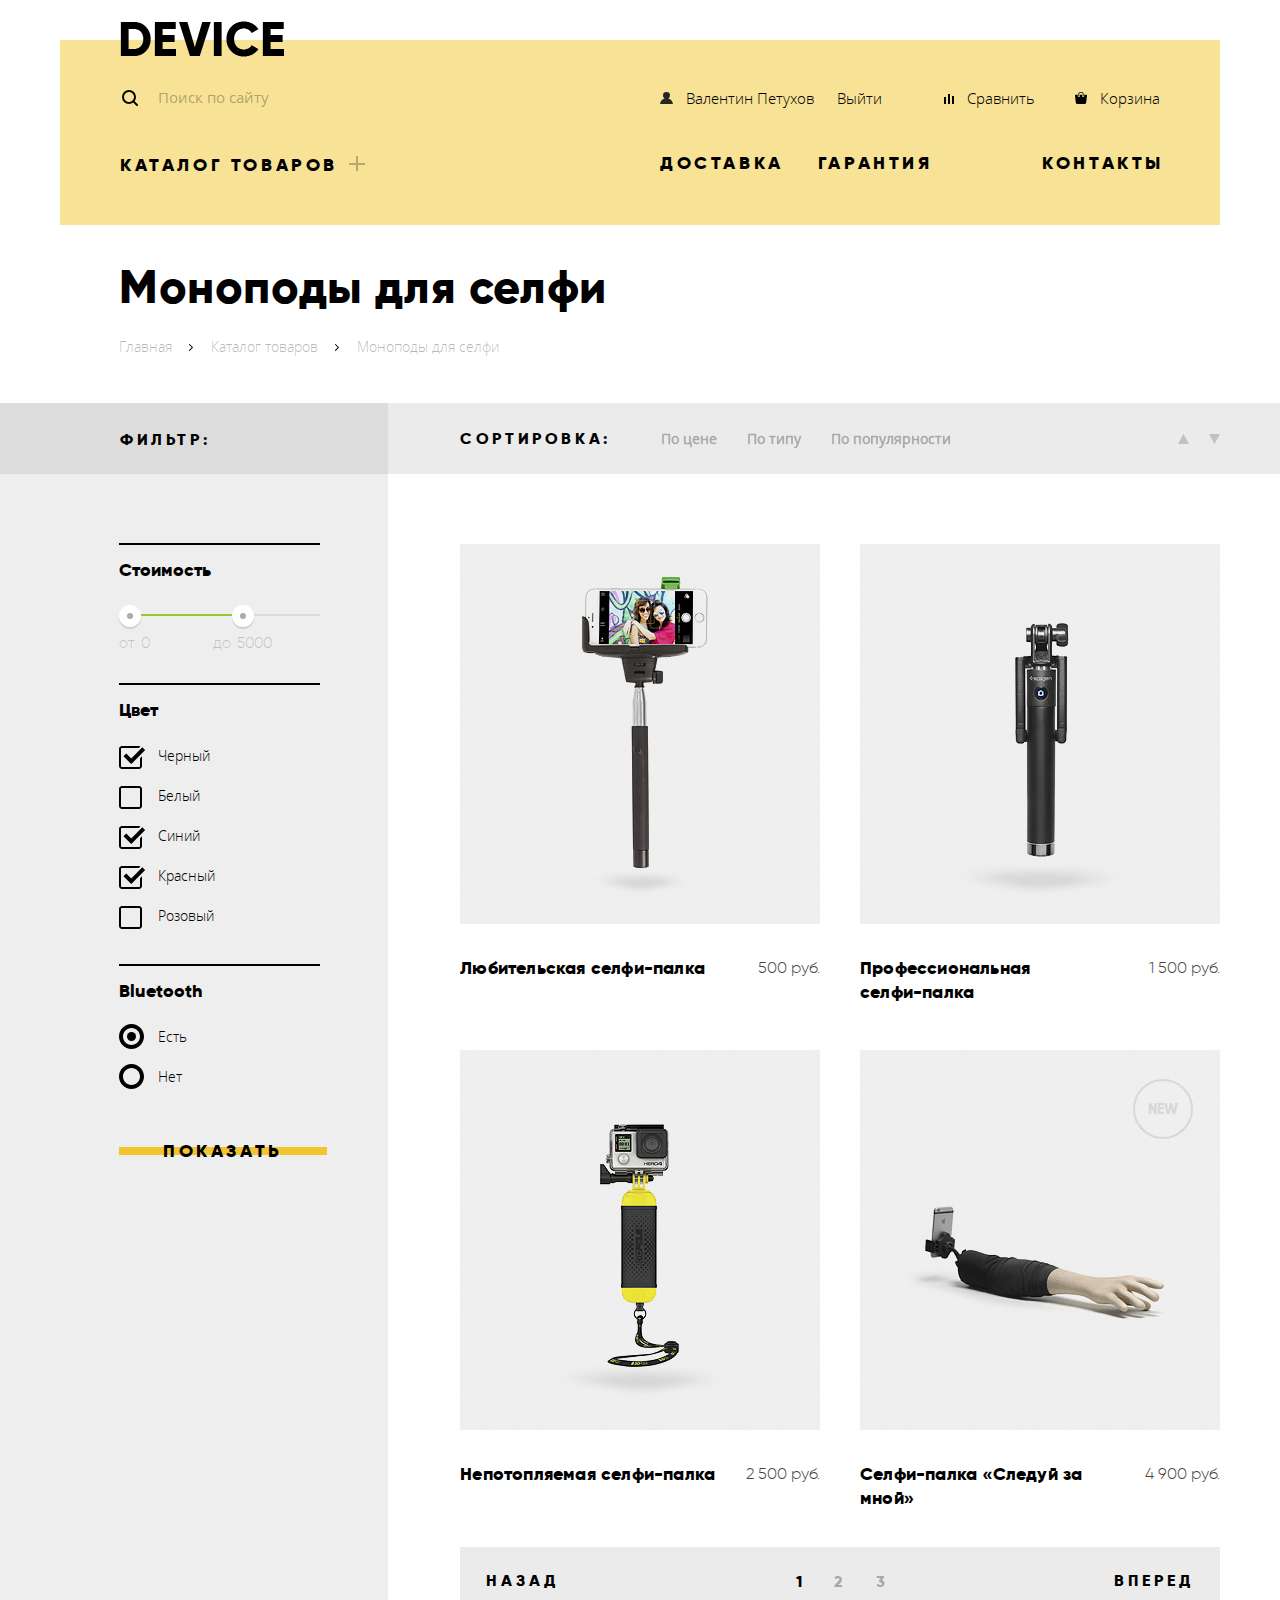
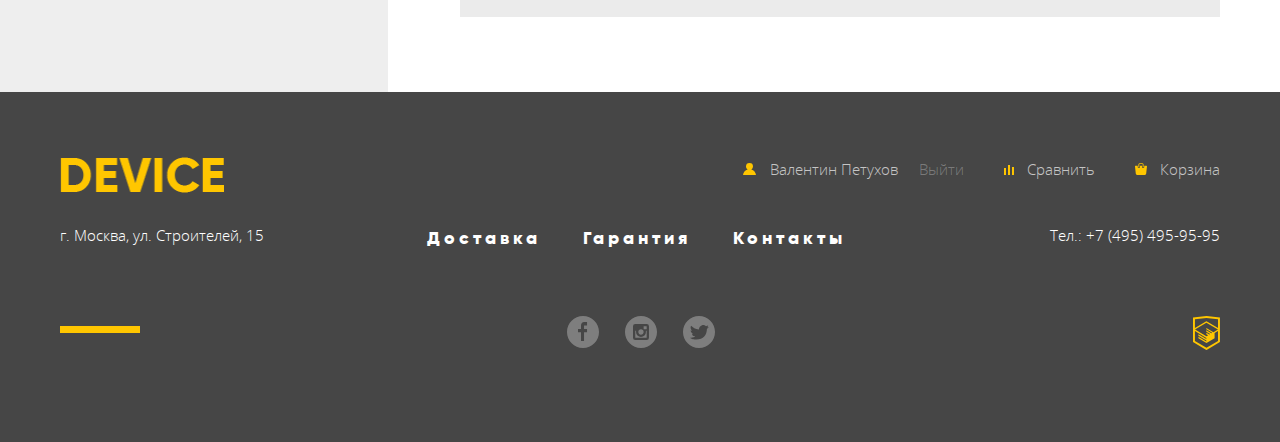
==== commit d42fb4b4: "Убрал стили для телефона на catalog" ====
--- a/catalog.html
+++ b/catalog.html
@@ -3,6 +3,7 @@
 
 <head>
   <meta charset="utf-8">
+  <meta name="format-detection" content="telephone=no">
   <title>HTML Academy: Девайс</title>
   <link rel="stylesheet" href="css/normalize.css">
   <link rel="stylesheet" href="css/main.css">
--- a/css/main.css
+++ b/css/main.css
@@ -41,6 +41,7 @@
 body {
   margin: 0;
   padding: 0;
+
   font-family: "Gilroy", Arial, sans-serif;
   font-weight: 700;
   font-size: 15px;
@@ -52,21 +53,20 @@
   text-decoration: none;
 }
 
-.visually-hidden:not(:focus):not(:active),
+.visually-hidden,
 input[type="checkbox"].visually-hidden,
 input[type="radio"].visually-hidden {
   position: absolute;
-
   width: 1px;
   height: 1px;
   margin: -1px;
+  padding: 0;
+
   border: 0;
-  padding: 0;
 
   white-space: nowrap;
 
   -webkit-clip-path: inset(100%);
-
   clip-path: inset(100%);
   clip: rect(0 0 0 0);
   overflow: hidden;
@@ -81,8 +81,9 @@
   /* временно добавил*/
   font-size: 18px;
   line-height: 24px;
-  letter-spacing: 4px;
+  letter-spacing: 3.6px;
   text-transform: uppercase;
+  vertical-align: baseline;
 }
 
 .btn::before {
@@ -95,8 +96,11 @@
   height: 8px;
   width: 100%;
   z-index: -1;
+
   -webkit-transition: 0.3s;
   -o-transition: 0.3s;
+  -webkit-transition: top 0.3s, height 0.3s;
+  -o-transition: top 0.3s, height 0.3s;
   transition: top 0.3s, height 0.3s;
 
   background-color: rgb(240, 197, 46);
@@ -190,6 +194,7 @@
   padding: 43px 60px;
   padding-bottom: 155px;
   min-height: 299px;
+
   background-color: rgb(247, 226, 150);
 }
 
@@ -224,6 +229,7 @@
 .sub-catalog {
   padding: 0;
   margin: 0;
+
   list-style: none;
 }
 
@@ -252,9 +258,9 @@
 .user-action-form__user-search {
   padding-left: 38px;
   width: 355px;
+  min-height: 48px;
 
   color: rgb(0, 0, 0);
-  line-height: 44px;
 
   background-color: transparent;
   background-image: url("../img/search.svg");
@@ -315,25 +321,34 @@
 
 .user-action-form__user-search:focus {
   opacity: 1;
+
   outline: inherit;
+
   border-bottom: 2px solid rgba(0, 0, 0, 1);
 }
 
 .user-action-form__user-search:focus + .user-action-form__btn {
   display: inline-block;
+
+  vertical-align: baseline;
+
   border: 2px solid rgba(0, 0, 0, 1);
 }
 
 .user-action-form__btn:hover,
 .user-action-form__btn:focus {
   color: rgb(233, 233, 233);
+
   background-color: rgb(0, 0, 0);
 }
 
 .user-action-form__btn:active {
   color: rgb(106, 106, 106);
+
   background-color: rgb(0, 0, 0);
+
   outline: inherit;
+
   visibility: visible;
 }
 
@@ -382,7 +397,7 @@
 }
 
 .user-action__item {
-  margin-left: 38px;
+  margin-left: 40px;
 }
 
 .user-action__logout {
@@ -397,11 +412,16 @@
 .user-action__login-link::before,
 .user-action__account-link::before {
   display: inline-block;
+
   content: "";
+
   width: 13px;
   height: 12px;
   margin-right: 13px;
 
+
+  vertical-align: baseline;
+
   background-image: url(../img/user.svg);
   background-position: 0;
   background-repeat: no-repeat;
@@ -409,11 +429,16 @@
 
 .user-action__compare-link::before {
   display: inline-block;
+
   content: "";
+
   width: 10px;
   height: 10px;
   margin-right: 13px;
 
+
+  vertical-align: baseline;
+
   background-image: url(../img/compare.svg);
   background-position: 0;
   background-repeat: no-repeat;
@@ -421,10 +446,14 @@
 
 .user-action__cart-link::before {
   display: inline-block;
+
   content: "";
+
   width: 12px;
   height: 12px;
   margin-right: 13px;
+
+  vertical-align: baseline;
 
   background-image: url(../img/cart.svg);
   background-position: 0;
@@ -446,7 +475,8 @@
   -webkit-box-direction: normal;
   -ms-flex-direction: row;
   flex-direction: row;
-  letter-spacing: 4px;
+
+  letter-spacing: 3.6px;
 }
 
 .site-nav__item:first-child {
@@ -456,20 +486,25 @@
 
 .site-nav__item:first-child .site-nav__link::after {
   display: inline-block;
+
   content: "";
-  width: 16px;
-  height: 16px;
-  margin-left: 16px;
-
-  background-image: url("../img/plus.svg");
+
+  width: 20px;
+  height: 20px;
+  margin-left: 11px;
+
+  vertical-align: baseline;
+
+  background-image: url(../img/plus.svg);
   background-repeat: no-repeat;
-  background-position: 0;
+  background-position: 0px 5px;
+
   opacity: 0.3;
 }
 
 .site-nav__item {
   position: relative;
-  margin-right: 30px;
+  margin-right: 34px;
 
   font-size: 18px;
   text-transform: uppercase;
@@ -479,8 +514,9 @@
   -webkit-box-flex: 1;
   -ms-flex-positive: 1;
   flex-grow: 1;
+  margin-right: -4px;
+
   text-align: right;
-  margin-right: -4px;
 }
 
 .site-nav a:hover,
@@ -515,6 +551,11 @@
   width: 1160px;
   padding-top: 19px;
   padding-left: 60px;
+  padding-bottom: 41px;
+
+  z-index: 2;
+
+  background-color: #f7e296;
 
   line-height: 36px;
   font-size: 15px;
@@ -524,8 +565,11 @@
 
 .site-nav__link:hover + .catalog,
 .site-nav__link:focus + .catalog,
-.catalog:focus-within,
 .catalog:hover {
+  visibility: visible;
+}
+
+.catalog:focus-within {
   visibility: visible;
 
   padding-bottom: 40px;
@@ -553,7 +597,6 @@
 .promo-slider {
   position: relative;
   margin-bottom: 10px;
-
   min-height: 472px;
 }
 
@@ -598,6 +641,19 @@
   position: relative;
   width: 48%;
   padding-right: 60px;
+}
+
+.promo-slider__content::before {
+  content: "";
+
+  position: absolute;
+  width: 100px;
+  height: 7px;
+  top: 5px;
+  left: 0;
+
+
+  background-color: rgb(255, 255, 255);
 }
 
 .promo-slider__lead {
@@ -605,18 +661,21 @@
   margin-bottom: 0;
   position: relative;
   z-index: 1;
+
   font-size: 47px;
   line-height: 56px;
+  letter-spacing: 0.6px;
 }
 
 .promo-slider__description {
   margin-top: 19px;
   margin-bottom: 37px;
-  padding-right: 20px;
+  padding-right: 15px;
 
   font-family: "Open Sans", Arial, sans-serif;
   font-weight: 300;
   line-height: 30px;
+  letter-spacing: 0.15px;
 }
 
 .promo-slider__advantage {
@@ -663,6 +722,7 @@
 
 .advantage-description__name {
   margin-top: 6px;
+
   font-family: "Open Sans", Arial, sans-serif;
   font-size: 13px;
   line-height: 20px;
@@ -691,27 +751,33 @@
 
 #promo-slide-1 .promo-slider__content::after {
   content: "01";
+
   position: absolute;
   top: 33px;
   right: 46px;
+
   font-size: 179.2px;
   color: rgb(255, 255, 255);
 }
 
 #promo-slide-2 .promo-slider__content::after {
   content: "02";
+
   position: absolute;
   top: 33px;
   right: 46px;
+
   font-size: 179.2px;
   color: rgb(255, 255, 255);
 }
 
 #promo-slide-3 .promo-slider__content::after {
   content: "03";
+
   position: absolute;
   top: 33px;
   right: 46px;
+
   font-size: 179.2px;
   color: rgb(255, 255, 255);
 }
@@ -726,8 +792,10 @@
 
 .slider-control__btn {
   display: block;
+
   width: 12px;
   height: 12px;
+
   background-image: url("../img/slider-button-empty.svg");
   background-repeat: no-repeat;
   background-position: center;
@@ -788,8 +856,10 @@
 
 .product-nav__item a {
   display: block;
+
   width: 100%;
   height: 100%;
+
   color: rgb(0, 0, 0);
 }
 
@@ -819,8 +889,10 @@
   -webkit-box-align: center;
   -ms-flex-align: center;
   align-items: center;
+
   width: 100%;
-  min-height: 160px;
+  height: 160px;
+
   background-color: rgba(240, 197, 46, 0.5);
 }
 
@@ -852,11 +924,12 @@
 }
 
 .breadcrumbs-nav__current-product {
+  margin: 0;
+  margin-bottom: 24px;
+
   font-size: 47px;
   line-height: 48px;
-
-  margin: 0;
-  margin-bottom: 24px;
+  letter-spacing: 0.6px;
 }
 
 .breadcrumbs {
@@ -870,24 +943,28 @@
 
   margin: 0;
   padding-left: 0;
+
   list-style: none;
 }
 
 .breadcrumbs__item {
+  margin: 0;
+  margin-right: 9px;
+
   font-family: "Open Sans", Arial, sans-serif;
   font-weight: 300;
   font-size: 14px;
-  margin: 0;
-  margin-right: 9px;
-}
-
-.breadcrumbs .breadcrumbs__item + .breadcrumbs__item::before {
+}
+
+.breadcrumbs__item + .breadcrumbs__item::before {
   display: inline-block;
   content: "";
 
   width: 15px;
   height: 13px;
   margin-right: 15px;
+
+  vertical-align: baseline;
 
   background-image: url("../img/nav-arrow.svg");
   background-repeat: no-repeat;
@@ -929,6 +1006,7 @@
   -webkit-box-direction: normal;
   -ms-flex-direction: row;
   flex-direction: row;
+
   height: 100%;
 }
 
@@ -949,10 +1027,12 @@
 }
 
 .sorting__heading {
+  margin: 0;
+
   font-size: 16px;
   letter-spacing: 4px;
   text-transform: uppercase;
-  margin: 0;
+  letter-spacing: 3.6px;
 }
 
 .sorting .sorting__heading {
@@ -993,7 +1073,7 @@
   justify-content: space-between;
 
   margin: 0;
-  margin-left: 15px;
+  margin-left: 20px;
   padding: 0;
 
   list-style: none;
@@ -1034,11 +1114,14 @@
   width: 11px;
   height: 10px;
 
+  vertical-align: baseline;
+
   opacity: 0.2;
 }
 
 .sorting__icon-up-link {
   margin-right: 16px;
+
   background-image: url("../img/icon-up-dir.svg");
   background-repeat: no-repeat;
   background-position: 0;
@@ -1117,23 +1200,18 @@
   border: none;
 }
 
-.form-filters__item::before {
-  content: "";
-
-  position: absolute;
+.form-filters__heading {
   width: 100%;
-  height: 2px;
-  top: 0;
-  left: 0;
-
-  background-color: rgb(0, 0, 0);
-}
-
-.form-filters__heading {
-  padding-top: 15px;
+  padding-top: 13px;
   margin-bottom: 14px;
 
   font-size: 18px;
+
+  border-top: 2px solid rgb(0, 0, 0);
+}
+
+.form-filters__item label {
+  display: block;
 }
 
 /* ----- RANGE-FILTERS ----- */
@@ -1176,6 +1254,7 @@
   -webkit-box-shadow: 0 2px 1px 0 #cfcfcf;
   box-shadow: 0 2px 1px 0 #cfcfcf;
   border-radius: 50%;
+
   cursor: pointer;
 }
 
@@ -1187,6 +1266,8 @@
 
 .toggle-min:active,
 .toggle-max:active {
+  -webkit-transform: scale(1.1);
+  -ms-transform: scale(1.1);
   transform: scale(1.1);
 }
 
@@ -1205,6 +1286,7 @@
   margin: 0;
   width: 90px;
 
+  vertical-align: baseline;
   font-family: "Gilroy", Arial, sans-serif;
   font-weight: 300;
   color: rgba(0, 0, 0, 0.2);
@@ -1288,7 +1370,7 @@
   opacity: 0.6;
 }
 
-.form-filters__bluetooth label:active::before{
+.form-filters__bluetooth label:active::before {
   opacity: 1;
 }
 
@@ -1338,6 +1420,7 @@
   position: relative;
   -ms-flex-preferred-size: 360px;
   flex-basis: 360px;
+
   margin-bottom: 45px;
 }
 
@@ -1352,7 +1435,7 @@
   right: 27px;
   width: 60px;
   height: 60px;
-  padding-top: 18px;
+  padding-top: 17px;
 
   font-size: 14px;
   text-transform: uppercase;
@@ -1399,6 +1482,8 @@
 
   font-size: 18px;
   color: rgb(0, 0, 0);
+  letter-spacing: 0.2px;
+  vertical-align: baseline;
 }
 
 .products-cart__price {
@@ -1612,6 +1697,7 @@
 
   font-size: 47px;
   line-height: 48px;
+  letter-spacing: 0.6px;
 }
 
 .purchase-details__description {
@@ -1620,7 +1706,8 @@
 
   font-family: "Open Sans", Arial, sans-serif;
   font-weight: 300;
-  line-height: 30px;
+  line-height: 32px;
+  letter-spacing: 0.22px
 }
 
 .purchase-details__control {
@@ -1669,9 +1756,8 @@
   top: 0;
 }
 
-.slider-control__btn-text:focus {
-  color: rgb(247, 225, 132);
-  outline: none;
+.slider-control__btn-text:active {
+  color: rgb(0, 0, 0);
 }
 
 #purchase-details-btn-1:checked ~ .slider-control #purchase-details-control-1,
@@ -1860,7 +1946,7 @@
 .info-about-us {
   position: relative;
   padding-top: 58px;
-  padding-right: 120px;
+  padding-right: 115px;
   width: 51.5%;
 }
 
@@ -1878,8 +1964,10 @@
 
 .info-about-us__heading {
   margin: 0;
+
   font-size: 47px;
   line-height: 48px;
+  letter-spacing: 0.6px;
 }
 
 .info-about-us__heading + .info-about-us__description {
@@ -1889,9 +1977,11 @@
 .info-about-us__description {
   margin-top: 30px;
   margin-bottom: 0;
+
   font-family: "Open Sans", Arial, sans-serif;
   font-weight: 300;
   line-height: 30px;
+  letter-spacing: 0.12px;
 }
 
 .info-about-us__list {
@@ -1904,6 +1994,8 @@
 
 .list__item {
   position: relative;
+
+  letter-spacing: 0.75px;
 }
 
 .info-about-us__list .list__item::before {
@@ -1951,16 +2043,20 @@
 
 .contacts__heading {
   margin: 0;
+
   font-size: 47px;
   line-height: 48px;
+  letter-spacing: 0.6px;
 }
 
 .contacts__description {
   margin-top: 43px;
   margin-bottom: 39px;
+
   font-family: "Open Sans", Arial, sans-serif;
   font-weight: 300;
   line-height: 30px;
+  letter-spacing: 0.12px;
 }
 
 .contacts__maps-link {
@@ -2062,8 +2158,15 @@
 }
 
 .modal-form__container {
-  display: flex;
+  display: -webkit-box;
+  display: -ms-flexbox;
+  display: flex;
+  -webkit-box-orient: horizontal;
+  -webkit-box-direction: normal;
+  -ms-flex-direction: row;
   flex-direction: row;
+  -webkit-box-flex: 1;
+  -ms-flex-positive: 1;
   flex-grow: 1;
 
   margin: 0;
@@ -2078,7 +2181,7 @@
 }
 
 .modal-form__container .container {
-	width: 48%;
+  width: 48%;
 }
 
 .modal-form__name,
@@ -2277,6 +2380,9 @@
   height: 12px;
   margin-right: 14px;
 
+
+  vertical-align: baseline;
+
   background-image: url("../img/user-yellow.svg");
   background-repeat: no-repeat;
   background-position: 0;
@@ -2290,6 +2396,9 @@
   height: 10px;
   margin-right: 13px;
 
+
+  vertical-align: baseline;
+
   background-image: url("../img/compare-yellow.svg");
   background-repeat: no-repeat;
   background-position: 0;
@@ -2302,6 +2411,9 @@
   width: 12px;
   height: 12px;
   margin-right: 13px;
+
+
+  vertical-align: baseline;
 
   background-image: url("../img/cart-yellow.svg");
   background-repeat: no-repeat;
@@ -2387,6 +2499,7 @@
   flex-grow: 1;
 
   position: relative;
+  padding-left: 6px;
 
   text-align: center;
 }
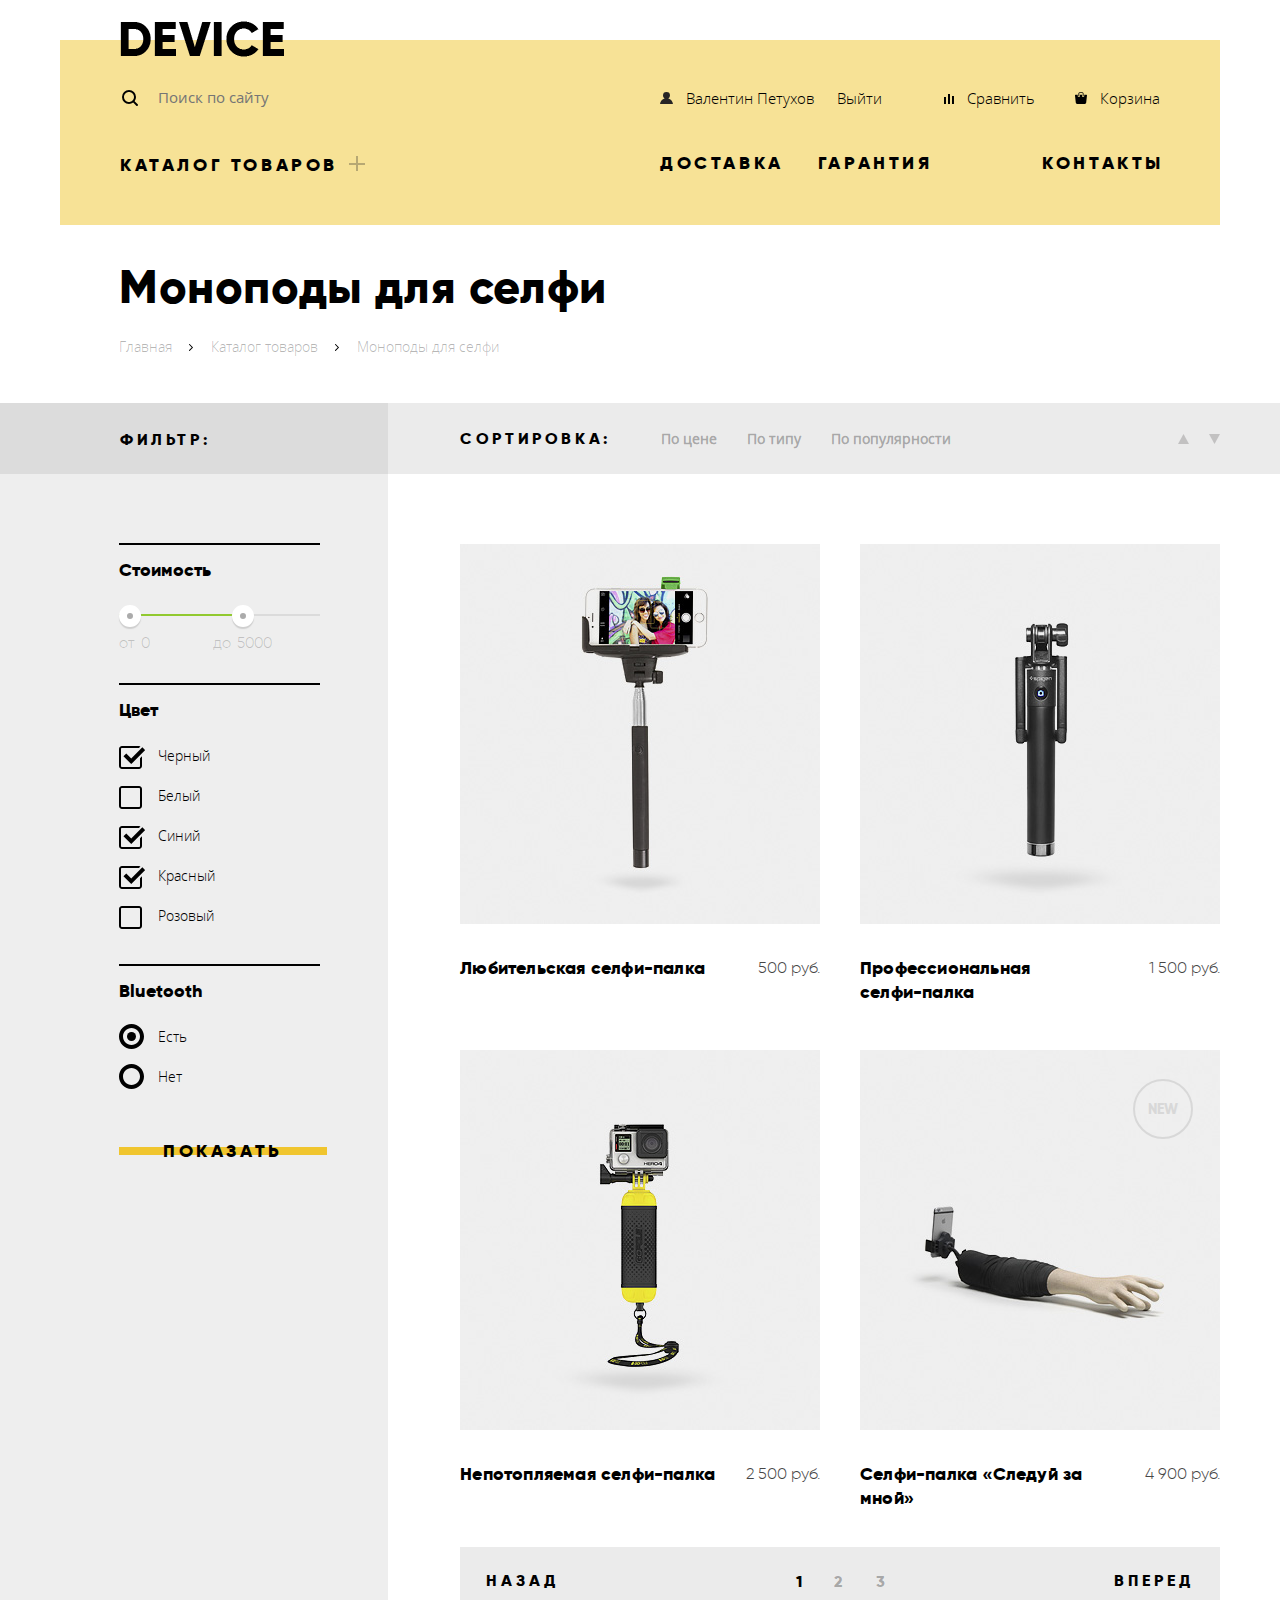
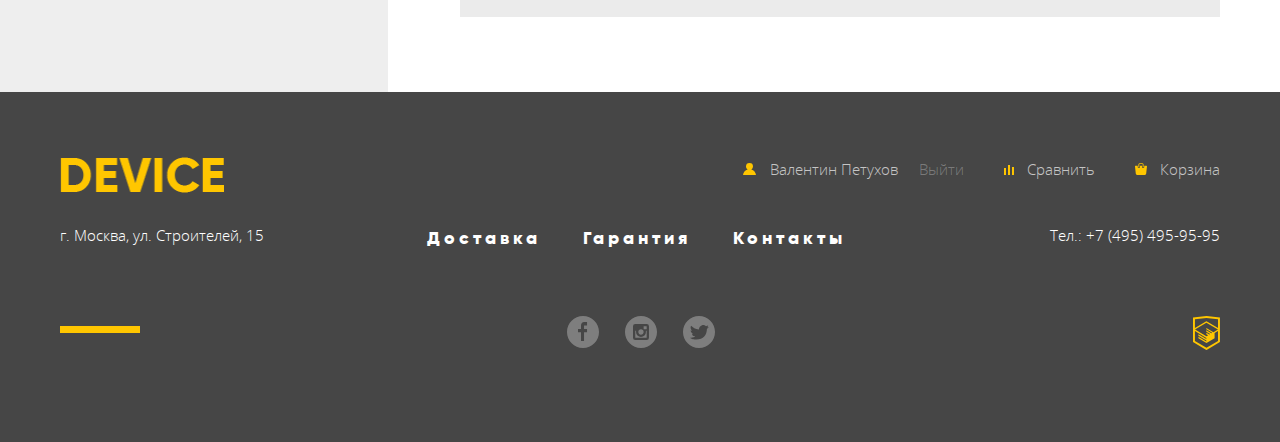
==== commit 0666665f: "Правки после первой проверки" ====
--- a/catalog.html
+++ b/catalog.html
@@ -23,7 +23,7 @@
 
       <!-- MAIN NAV -->
       <!-- USER SEARCH -->
-      <form class="main-header__user-action-form user-action-form">
+      <form method="get" action="https://echo.htmlacademy.ru" class="main-header__user-action-form user-action-form">
         <label for="user-search" class="visually-hidden">Поиск по сайту</label>
         <input type="search" name="user-search" class="user-action-form__user-search" id="user-search" placeholder="Поиск по сайту">
         <button type="submit" class="user-action-form__btn">Найти</button>
--- a/css/main.css
+++ b/css/main.css
@@ -48,6 +48,12 @@
   line-height: 24px;
   color: rgb(0, 0, 0);
 }
+
+.main-page,
+.catalog-page {
+  min-width: 1160px;
+}
+
 
 a {
   text-decoration: none;
@@ -84,6 +90,12 @@
   letter-spacing: 3.6px;
   text-transform: uppercase;
   vertical-align: baseline;
+}
+
+.btn_fix-width {
+    width: 260px;
+    padding: 14px 0;
+    text-align: center;
 }
 
 .btn::before {
@@ -250,6 +262,7 @@
   padding: 14px 19px;
   padding-top: 12px;
   margin-left: -5px;
+  vertical-align: baseline;
 
   background-color: transparent;
   border: 2px solid rgba(0, 0, 0, 0);
@@ -271,14 +284,20 @@
   border-bottom: 2px solid rgba(0, 0, 0, 0);
 }
 
-.user-action-form__user-search::-webkit-input-placeholder {
-  color: rgba(0, 0, 0, 0.3);
-}
-
+.user-action-form__user-search::-webkit-input-placeholder,
+.user-action-form__user-search::-ms-input-placeholder,
+.user-action-form__user-search::placeholder,
+.user-action-form__user-search::-ms-input-placeholder,
+.user-action-form__user-search:-ms-input-placeholder,
 .user-action-form__user-search:-ms-input-placeholder {
   color: rgba(0, 0, 0, 0.3);
 }
 
+/*
+.user-action-form__user-search:-ms-input-placeholder {
+  color: rgba(0, 0, 0, 0.3);
+}
+
 .user-action-form__user-search::-ms-input-placeholder {
   color: rgba(0, 0, 0, 0.3);
 }
@@ -294,15 +313,22 @@
 .user-action-form__user-search:-ms-input-placeholder {
   color: rgba(0, 0, 0, 0.3);
 }
-
-.user-action-form__user-search:hover::-webkit-input-placeholder {
-  color: rgba(0, 0, 0, 0.6);
-}
-
+*/
+
+.user-action-form__user-search:hover::-webkit-input-placeholder,
+.user-action-form__user-search:hover:-ms-input-placeholder,
+.user-action-form__user-search:hover::-ms-input-placeholder,
+.user-action-form__user-search:hover::placeholder,
+.user-action-form__user-search:hover::-ms-input-placeholder,
 .user-action-form__user-search:hover:-ms-input-placeholder {
   color: rgba(0, 0, 0, 0.6);
 }
 
+/*
+.user-action-form__user-search:hover:-ms-input-placeholder {
+  color: rgba(0, 0, 0, 0.6);
+}
+
 .user-action-form__user-search:hover::-ms-input-placeholder {
   color: rgba(0, 0, 0, 0.6);
 }
@@ -318,6 +344,7 @@
 .user-action-form__user-search:hover:-ms-input-placeholder {
   color: rgba(0, 0, 0, 0.6);
 }
+*/
 
 .user-action-form__user-search:focus {
   opacity: 1;
@@ -337,6 +364,8 @@
 
 .user-action-form__btn:hover,
 .user-action-form__btn:focus {
+  display: inline-block;
+
   color: rgb(233, 233, 233);
 
   background-color: rgb(0, 0, 0);
@@ -346,10 +375,6 @@
   color: rgb(106, 106, 106);
 
   background-color: rgb(0, 0, 0);
-
-  outline: inherit;
-
-  visibility: visible;
 }
 
 /* ----- USER-ACTION & SITE-NAV ----- */
@@ -640,7 +665,7 @@
 .promo-slider__content {
   position: relative;
   width: 48%;
-  padding-right: 60px;
+  padding-right: 54px;
 }
 
 .promo-slider__content::before {
@@ -670,7 +695,7 @@
 .promo-slider__description {
   margin-top: 19px;
   margin-bottom: 37px;
-  padding-right: 15px;
+  padding-right: 20px;
 
   font-family: "Open Sans", Arial, sans-serif;
   font-weight: 300;
@@ -1701,7 +1726,7 @@
 }
 
 .purchase-details__description {
-  padding-right: 334px;
+  padding-right: 330px;
   margin-top: 0;
 
   font-family: "Open Sans", Arial, sans-serif;
@@ -1946,8 +1971,8 @@
 .info-about-us {
   position: relative;
   padding-top: 58px;
-  padding-right: 115px;
-  width: 51.5%;
+  padding-right: 100px;
+  width: 50%;
 }
 
 .info-about-us::before {
@@ -2025,7 +2050,8 @@
 
 .contacts {
   position: relative;
-  width: 48.5%;
+  width: 50%;
+  padding-left: 20px;
   padding-top: 58px;
 }
 
@@ -2036,7 +2062,7 @@
   width: 80px;
   height: 7px;
   top: 5px;
-  left: 0;
+  left: 20px;
 
   background-color: rgb(0, 0, 0);
 }
@@ -2286,6 +2312,10 @@
   box-shadow: 0px 1px 15px 10px rgba(0, 0, 0, 0.2);
 }
 
+.yandex-map-modal iframe {
+  border: none;
+}
+
 
 
 
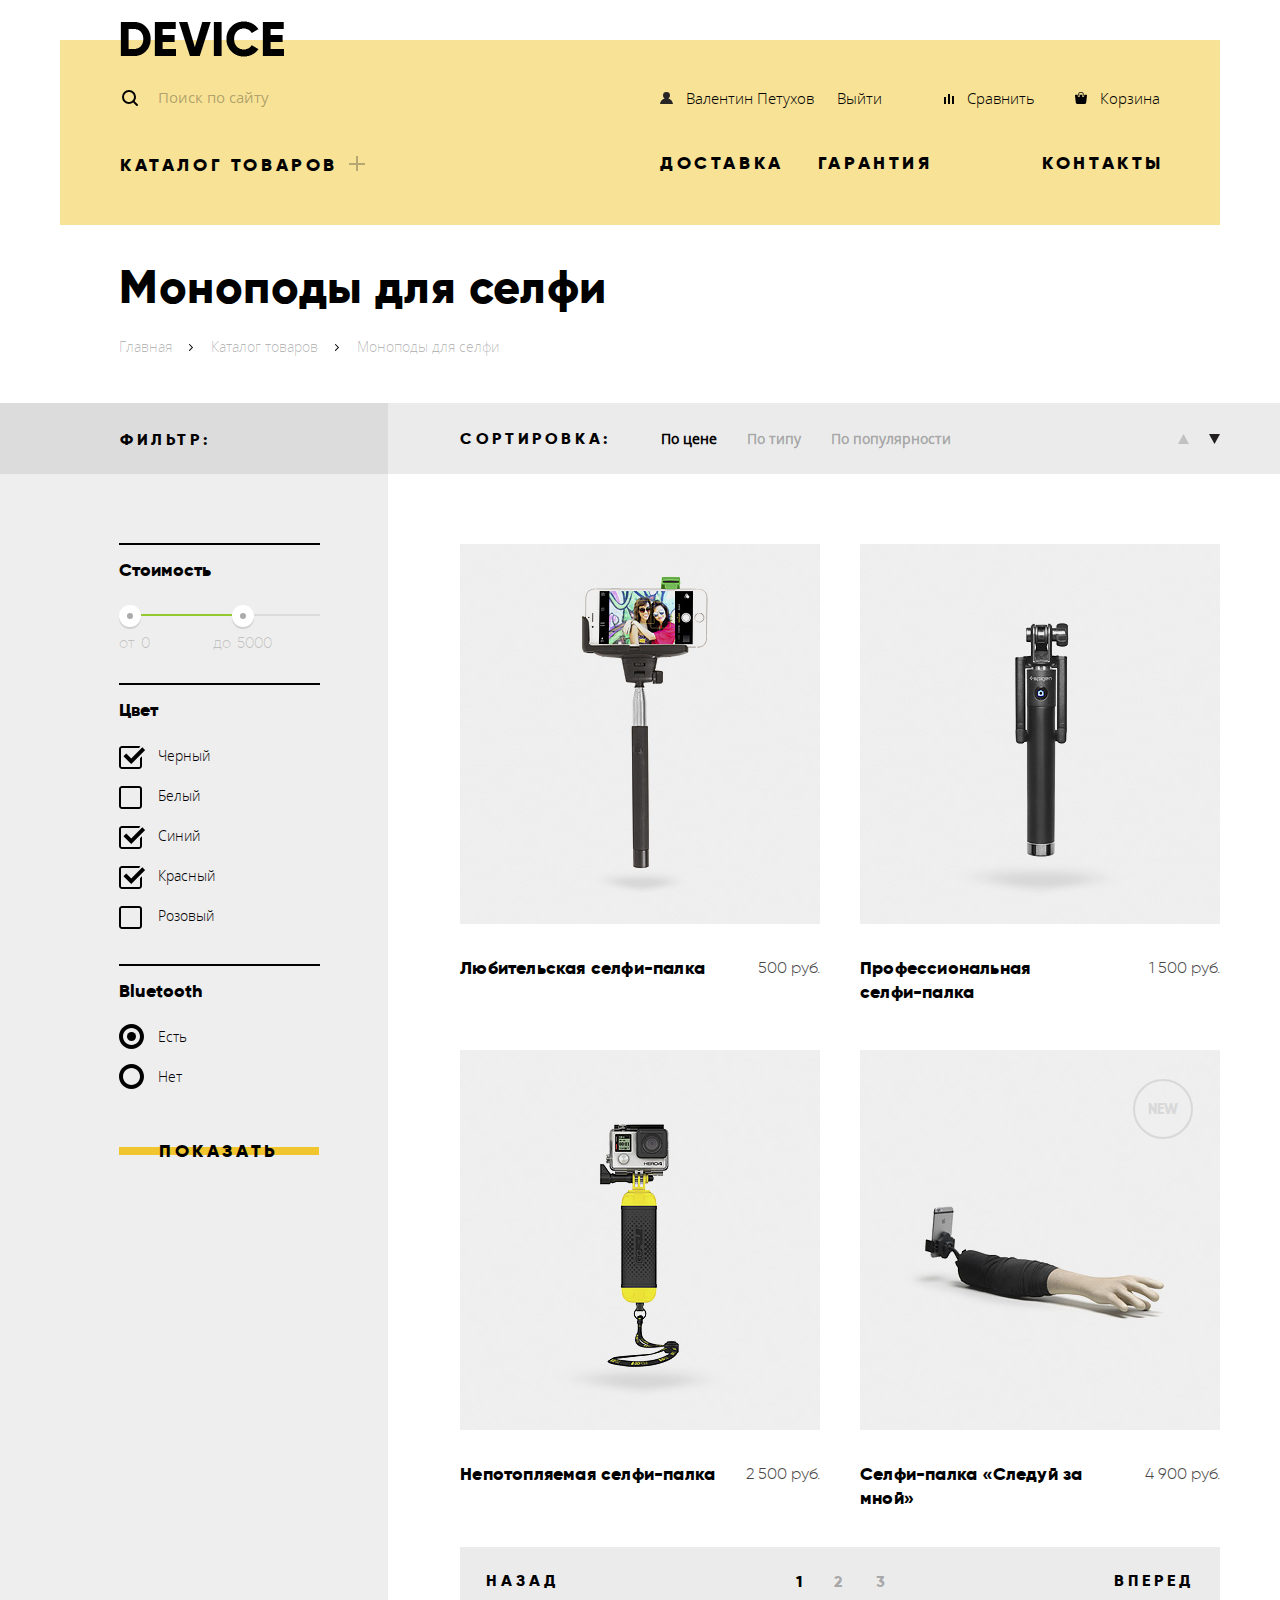
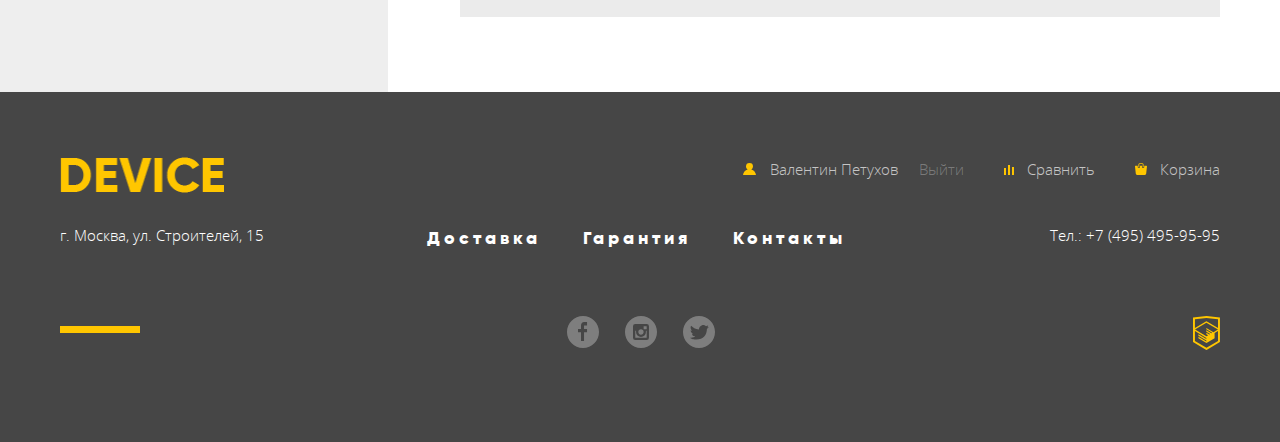
==== commit 639afba2: "Правки к ревью" ====
--- a/catalog.html
+++ b/catalog.html
@@ -136,7 +136,7 @@
 
             <ul class="sorting__list">
 
-              <li class="sorting__item"><a href="#" class="sorting__link">По цене</a></li>
+              <li class="sorting__item"><a href="#" class="sorting__link sorting__link_active">По цене</a></li>
               <li class="sorting__item"><a href="#" class="sorting__link">По типу</a></li>
               <li class="sorting__item"><a href="#" class="sorting__link">По популярности</a></li>
 
@@ -145,7 +145,7 @@
             <div class="sorting__icon">
 
               <a href="#" class="sorting__icon-up-link"></a>
-              <a href="#" class="sorting__icon-down-link"></a>
+              <a href="#" class="sorting__icon-down-link sorting__icon_active"></a>
 
             </div>
 
@@ -195,19 +195,19 @@
                 <legend class="form-filters__heading">Цвет</legend>
 
                 <input type="checkbox" name="color-black" class="form-filters__ckeckbox visually-hidden" id="filters-color-black" checked>
-                <label for="filters-color-black" tabindex="0">Черный</label>
+                <label for="filters-color-black">Черный</label>
 
                 <input type="checkbox" name="color-white" class="form-filters__ckeckbox visually-hidden" id="filters-color-white">
-                <label for="filters-color-white" tabindex="0">Белый</label>
+                <label for="filters-color-white">Белый</label>
 
                 <input type="checkbox" name="color-blue" class="form-filters__ckeckbox visually-hidden" id="filters-color-blue" checked>
-                <label for="filters-color-blue" tabindex="0">Синий</label>
+                <label for="filters-color-blue">Синий</label>
 
                 <input type="checkbox" name="color-red" class="form-filters__ckeckbox visually-hidden" id="filters-color-red" checked>
-                <label for="filters-color-red" tabindex="0">Красный</label>
+                <label for="filters-color-red">Красный</label>
 
                 <input type="checkbox" name="color-pink" class="form-filters__ckeckbox visually-hidden" id="filters-color-pink">
-                <label for="filters-color-pink" tabindex="0">Розовый</label>
+                <label for="filters-color-pink">Розовый</label>
 
               </fieldset>
 
@@ -215,10 +215,10 @@
                 <legend class="form-filters__heading">Bluetooth</legend>
 
                 <input type="radio" name="bluetooth-check" class="form-filters__radio visually-hidden" id="bluetooth-true" checked>
-                <label for="bluetooth-true" tabindex="0">Есть</label>
+                <label for="bluetooth-true">Есть</label>
 
                 <input type="radio" name="bluetooth-check" class="form-filters__radio visually-hidden" id="bluetooth-false">
-                <label for="bluetooth-false" tabindex="0">Нет</label>
+                <label for="bluetooth-false">Нет</label>
 
               </fieldset>
 
--- a/css/main.css
+++ b/css/main.css
@@ -1,3 +1,4 @@
+
 /*------------------------------------*\
   #Подключаем шрифты
 \*------------------------------------*/
@@ -284,67 +285,53 @@
   border-bottom: 2px solid rgba(0, 0, 0, 0);
 }
 
-.user-action-form__user-search::-webkit-input-placeholder,
-.user-action-form__user-search::-ms-input-placeholder,
-.user-action-form__user-search::placeholder,
-.user-action-form__user-search::-ms-input-placeholder,
-.user-action-form__user-search:-ms-input-placeholder,
+.user-action-form__user-search::-webkit-input-placeholder {
+  color: rgba(0, 0, 0, 0.3);
+}
+
 .user-action-form__user-search:-ms-input-placeholder {
   color: rgba(0, 0, 0, 0.3);
 }
 
-/*
+.user-action-form__user-search::-ms-input-placeholder {
+  color: rgba(0, 0, 0, 0.3);
+}
+
+.user-action-form__user-search::placeholder {
+  color: rgba(0, 0, 0, 0.3);
+}
+
+.user-action-form__user-search::-ms-input-placeholder {
+  color: rgba(0, 0, 0, 0.3);
+}
+
 .user-action-form__user-search:-ms-input-placeholder {
   color: rgba(0, 0, 0, 0.3);
 }
 
-.user-action-form__user-search::-ms-input-placeholder {
-  color: rgba(0, 0, 0, 0.3);
-}
-
-.user-action-form__user-search::placeholder {
-  color: rgba(0, 0, 0, 0.3);
-}
-
-.user-action-form__user-search::-ms-input-placeholder {
-  color: rgba(0, 0, 0, 0.3);
-}
-
-.user-action-form__user-search:-ms-input-placeholder {
-  color: rgba(0, 0, 0, 0.3);
-}
-*/
-
-.user-action-form__user-search:hover::-webkit-input-placeholder,
-.user-action-form__user-search:hover:-ms-input-placeholder,
-.user-action-form__user-search:hover::-ms-input-placeholder,
-.user-action-form__user-search:hover::placeholder,
-.user-action-form__user-search:hover::-ms-input-placeholder,
+.user-action-form__user-search:hover::-webkit-input-placeholder {
+  color: rgba(0, 0, 0, 0.6);
+}
+
 .user-action-form__user-search:hover:-ms-input-placeholder {
   color: rgba(0, 0, 0, 0.6);
 }
 
-/*
+.user-action-form__user-search:hover::-ms-input-placeholder {
+  color: rgba(0, 0, 0, 0.6);
+}
+
+.user-action-form__user-search:hover::placeholder {
+  color: rgba(0, 0, 0, 0.6);
+}
+
+.user-action-form__user-search:hover::-ms-input-placeholder {
+  color: rgba(0, 0, 0, 0.6);
+}
+
 .user-action-form__user-search:hover:-ms-input-placeholder {
   color: rgba(0, 0, 0, 0.6);
 }
-
-.user-action-form__user-search:hover::-ms-input-placeholder {
-  color: rgba(0, 0, 0, 0.6);
-}
-
-.user-action-form__user-search:hover::placeholder {
-  color: rgba(0, 0, 0, 0.6);
-}
-
-.user-action-form__user-search:hover::-ms-input-placeholder {
-  color: rgba(0, 0, 0, 0.6);
-}
-
-.user-action-form__user-search:hover:-ms-input-placeholder {
-  color: rgba(0, 0, 0, 0.6);
-}
-*/
 
 .user-action-form__user-search:focus {
   opacity: 1;
@@ -594,9 +581,7 @@
   visibility: visible;
 }
 
-.catalog:focus-within {
-  visibility: visible;
-
+.catalog {
   padding-bottom: 40px;
 
   z-index: 2;
@@ -853,9 +838,9 @@
   -webkit-box-direction: normal;
   -ms-flex-direction: row;
   flex-direction: row;
-  -webkit-box-pack: justify;
-  -ms-flex-pack: justify;
-  justify-content: stretch;
+  -webkit-box-pack: stretch;
+      -ms-flex-pack: stretch;
+          justify-content: stretch;
 
   padding: 0;
   margin: 0;
@@ -1119,6 +1104,10 @@
   color: rgba(0, 0, 0, 0.3);
 }
 
+.sorting__link_active {
+  color: rgba(0, 0, 0, 1);
+}
+
 .sorting__link:hover,
 .sorting__link:focus {
   color: rgba(0, 0, 0, 0.6);
@@ -1142,6 +1131,10 @@
   vertical-align: baseline;
 
   opacity: 0.2;
+}
+
+.sorting__icon_active {
+  opacity: 1;
 }
 
 .sorting__icon-up-link {
@@ -1328,7 +1321,7 @@
   color: rgba(0, 0, 0, 0.2);
 }
 
-/* ----- RANGE-FILTERS-COLOR & BLUETOOTH */
+/* ----- FILTERS-COLOR & BLUETOOTH */
 
 .form-filters__color label,
 .form-filters__bluetooth label {
@@ -1363,7 +1356,22 @@
   opacity: 0.6;
 }
 
+.form-filters__ckeckbox:disabled + label,
+.form-filters__radio:disabled + label {
+  opacity: 0.25;
+}
+
+.form-filters__ckeckbox:focus + label::before,
+.form-filters__radio:focus + label::before {
+  opacity: 0.6;
+}
+
 .form-filters__color label:active::before {
+  opacity: 1;
+}
+
+.form-filters__ckeckbox:active + label::before,
+.form-filters__radio:active + label::before{
   opacity: 1;
 }
 
@@ -1411,6 +1419,8 @@
   font-family: inherit;
   font-weight: 700;
   border: none;
+
+  padding: 14px 40px 14px 40px;
 }
 
 
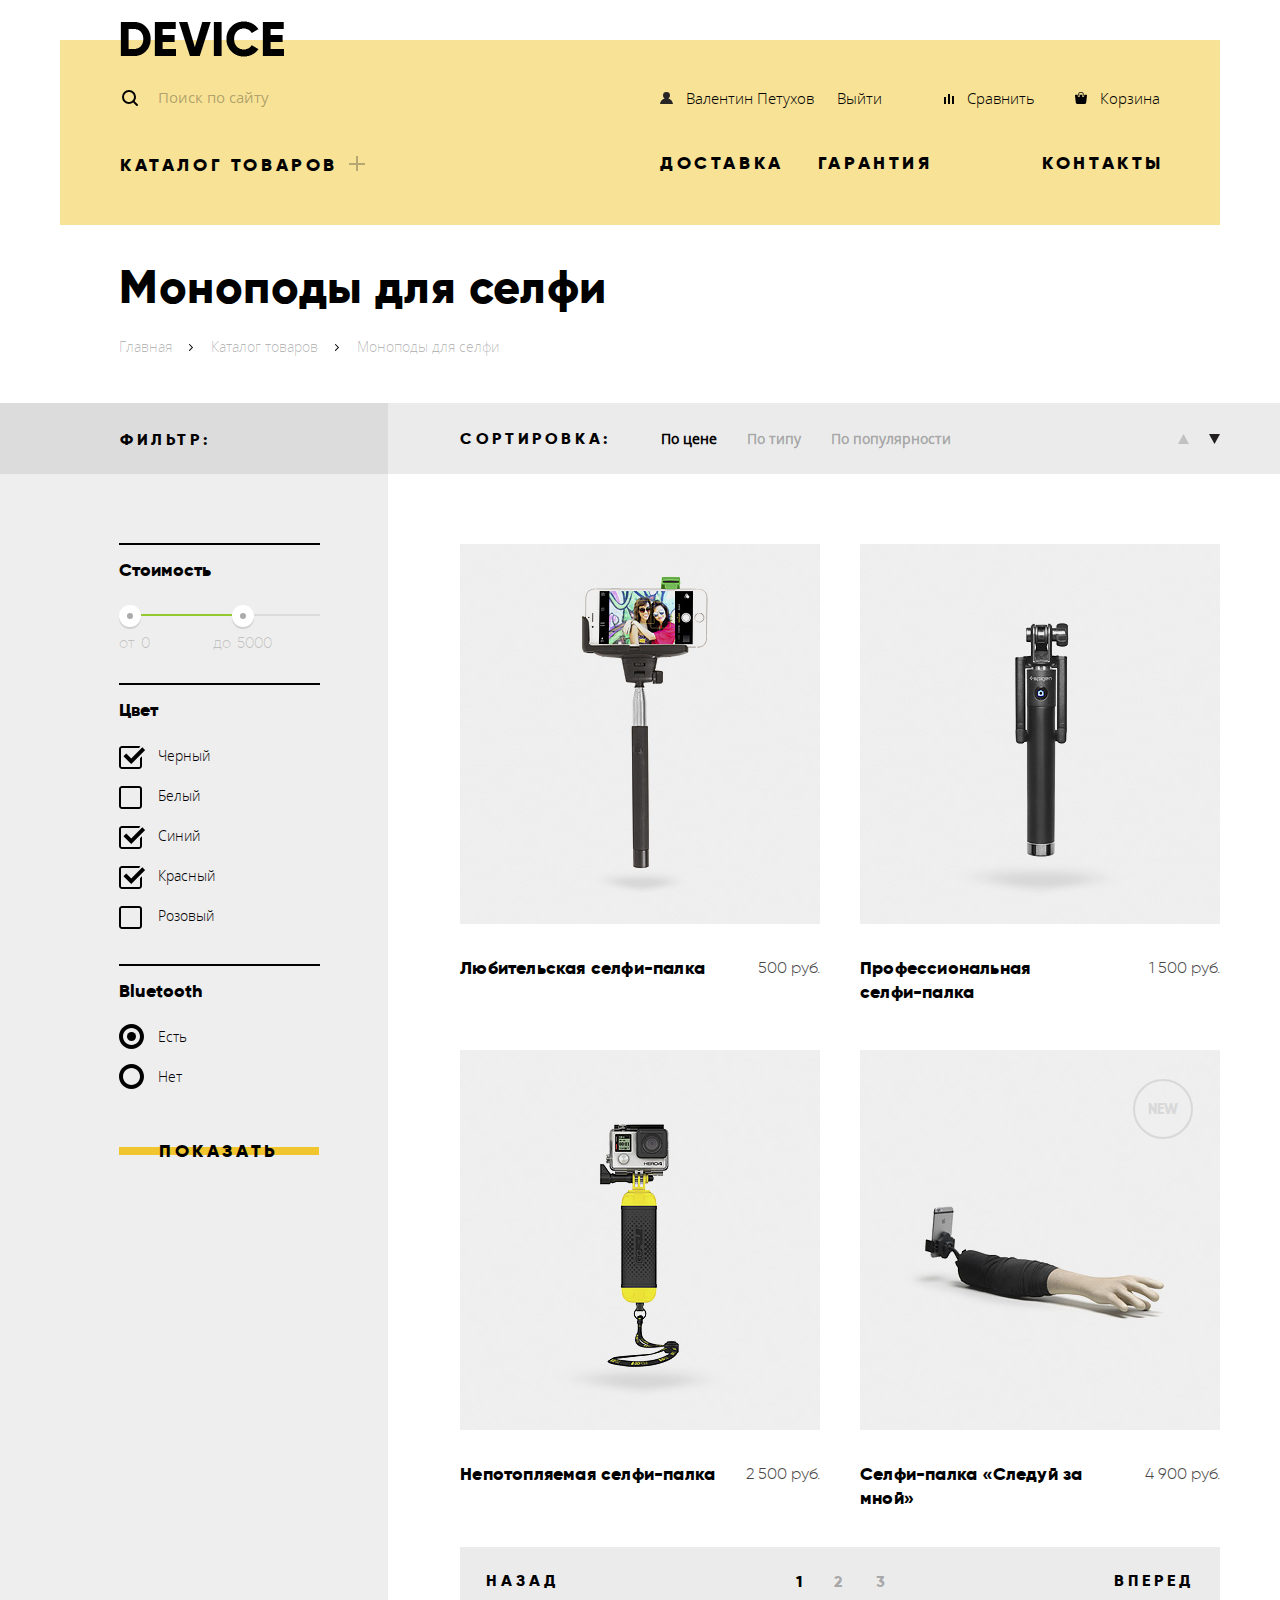
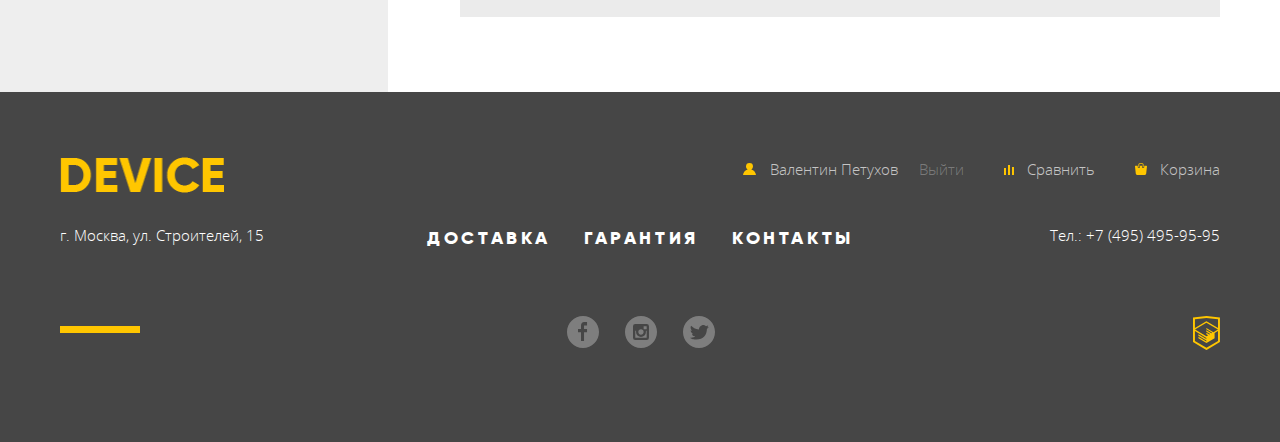
==== commit 5d6b875a: "Сделал минификацию" ====
--- a/catalog.html
+++ b/catalog.html
@@ -6,7 +6,7 @@
   <meta name="format-detection" content="telephone=no">
   <title>HTML Academy: Девайс</title>
   <link rel="stylesheet" href="css/normalize.css">
-  <link rel="stylesheet" href="css/main.css">
+  <link rel="stylesheet" href="css/main.min.css">
 </head>
 
 <body class="catalog-page">
@@ -381,7 +381,6 @@
 
   </footer>
 
-
 </body>
 
 </html>
--- a/css/main.min.css
+++ b/css/main.min.css
@@ -0,0 +1 @@
+@-webkit-keyframes bounce{0%,60%,75%,90%,to{-webkit-animation-timing-function:cubic-bezier(.215,.61,.355,1);animation-timing-function:cubic-bezier(.215,.61,.355,1)}0%{opacity:0;-webkit-transform:translate3d(0,-3000px,0);transform:translate3d(0,-3000px,0)}60%{opacity:1;-webkit-transform:translate3d(0,25px,0);transform:translate3d(0,25px,0)}75%{-webkit-transform:translate3d(0,-10px,0);transform:translate3d(0,-10px,0)}90%{-webkit-transform:translate3d(0,5px,0);transform:translate3d(0,5px,0)}to{-webkit-transform:none;transform:none}}@keyframes bounce{0%,60%,75%,90%,to{-webkit-animation-timing-function:cubic-bezier(.215,.61,.355,1);animation-timing-function:cubic-bezier(.215,.61,.355,1)}0%{opacity:0;-webkit-transform:translate3d(0,-3000px,0);transform:translate3d(0,-3000px,0)}60%{opacity:1;-webkit-transform:translate3d(0,25px,0);transform:translate3d(0,25px,0)}75%{-webkit-transform:translate3d(0,-10px,0);transform:translate3d(0,-10px,0)}90%{-webkit-transform:translate3d(0,5px,0);transform:translate3d(0,5px,0)}to{-webkit-transform:none;transform:none}}@font-face{font-family:"Gilroy";src:url(../fonts/gilroyextrabold.woff) format("woff"),url(../fonts/gilroyextrabold.woff2) format("woff2");font-weight:700;font-style:normal}@font-face{font-family:"Gilroy";src:url(../fonts/gilroylight.woff) format("woff"),url(../fonts/gilroylight.woff2) format("woff2");font-weight:300;font-style:normal}@font-face{font-family:"Open Sans";src:url(../fonts/opensans.woff) format("woff"),url(../fonts/opensans.woff2) format("woff2");font-weight:400;font-style:normal}@font-face{font-family:"Open Sans";src:url(../fonts/opensanslight.woff) format("woff"),url(../fonts/opensanslight.woff2) format("woff2");font-weight:300;font-style:normal}body{margin:0;padding:0;font-family:"Gilroy",Arial,sans-serif;font-weight:700;font-size:15px;line-height:24px;color:#000}.catalog-page,.main-page{min-width:1160px}a{text-decoration:none}.visually-hidden,input[type=checkbox].visually-hidden,input[type=radio].visually-hidden{position:absolute;width:1px;height:1px;margin:-1px;padding:0;border:0;white-space:nowrap;-webkit-clip-path:inset(100%);clip-path:inset(100%);clip:rect(0 0 0 0);overflow:hidden}.btn{display:inline-block;position:relative;padding:14px 44px;font-size:18px;line-height:24px;letter-spacing:3.6px;text-transform:uppercase;vertical-align:baseline}.btn_fix-width{width:260px;padding:14px 0;text-align:center}.btn::before{display:block;position:absolute;top:22px;left:0;content:"";height:8px;width:100%;z-index:-1;-webkit-transition:top .3s,height .3s;-o-transition:top .3s,height .3s;transition:top .3s,height .3s;background-color:#f0c52e}.btn:hover::before{top:0;height:100%;-webkit-transition:.3s;-o-transition:.3s;transition:.3s}.btn,.contacts__link,.nfo-about-us a,.promo-slider__content a,.site-nav a,.user-action a{color:#000}.btn:active,.contacts__link:active,.info-about-us a:active,.promo-slider__content a:active{color:rgba(0,0,0,.3)}*,* after,* before{-webkit-box-sizing:inherit;box-sizing:inherit}html{-webkit-box-sizing:border-box;box-sizing:border-box}.content-box-component{-webkit-box-sizing:content-box;box-sizing:content-box}.container{position:relative;width:1160px;margin:auto}.container_flex{display:-webkit-box;display:-ms-flexbox;display:flex;-webkit-box-orient:horizontal;-webkit-box-direction:normal;-ms-flex-direction:row;flex-direction:row}.main-header{position:relative;margin-top:40px}.catalog-page .main-header{margin-bottom:38px}.main-header .container{display:-webkit-box;display:-ms-flexbox;display:flex;-webkit-box-orient:horizontal;-webkit-box-direction:normal;-ms-flex-direction:row;flex-direction:row;-ms-flex-wrap:wrap;flex-wrap:wrap;padding:43px 60px 155px;min-height:299px;background-color:#f7e296}.catalog-page .main-header__container{min-height:185px;padding-bottom:41px}.main-header__logo{position:absolute;top:-19px;left:60px}.form-filters__color label:focus::before,.form-filters__color label:hover::before,.logo:focus,.logo:hover{opacity:.6}.logo:active{opacity:.3}.site-nav,.user-action{padding:0}.catalog,.site-nav,.user-action{margin:0;list-style:none}.catalog__list,.sub-catalog{padding:0;margin:0;list-style:none}.user-action-form{margin-top:-8px}.main-header__user-action-form{width:50%;margin-right:20px}.user-action-form__btn{display:none;padding:12px 19px 14px;margin-left:-5px;vertical-align:baseline;background-color:transparent;border:2px solid transparent}.user-action-form__user-search{padding-left:38px;width:355px;min-height:48px;color:#000;background-color:transparent;background-image:url(../img/search.svg);background-repeat:no-repeat;background-position:2px 15px;border:0;border-bottom:2px solid transparent}.user-action-form__user-search::-webkit-input-placeholder{color:rgba(0,0,0,.3)}.user-action-form__user-search::placeholder{color:rgba(0,0,0,.3)}.user-action-form__user-search:-ms-input-placeholder,.user-action-form__user-search::-ms-input-placeholder{color:rgba(0,0,0,.3)}.user-action-form__user-search:hover::-webkit-input-placeholder{color:rgba(0,0,0,.6)}.user-action-form__user-search:hover::placeholder{color:rgba(0,0,0,.6)}.user-action-form__user-search:hover:-ms-input-placeholder,.user-action-form__user-search:hover::-ms-input-placeholder{color:rgba(0,0,0,.6)}.user-action-form__user-search:focus{opacity:1;outline:inherit;border-bottom:2px solid #000}.user-action-form__user-search:focus+.user-action-form__btn{display:inline-block;vertical-align:baseline;border:2px solid #000}.user-action-form__btn:focus,.user-action-form__btn:hover{display:inline-block;color:#e9e9e9;background-color:#000}.user-action-form__btn:active{color:#6a6a6a;background-color:#000}.catalog,.user-action,.user-action-form{font-family:"Open Sans",Arial,sans-serif;font-weight:300}.user-action,.user-action-form{line-height:30px}.main-header__user-action{-webkit-box-flex:1;-ms-flex-positive:1;flex-grow:1}.user-action{display:-webkit-box;display:-ms-flexbox;display:flex;-webkit-box-orient:horizontal;-webkit-box-direction:normal;-ms-flex-direction:row;flex-direction:row;-ms-flex-wrap:wrap;flex-wrap:wrap}.user-action__item:first-child{-webkit-box-flex:1;-ms-flex-positive:1;flex-grow:1;margin-left:0}.user-action__item{margin-left:40px}.user-action__logout{margin-left:0;-webkit-box-flex:1;-ms-flex-positive:1;flex-grow:1}.user-action__account-link::before,.user-action__cart-link::before,.user-action__compare-link::before,.user-action__login-link::before{display:inline-block;content:"";width:13px;height:12px;margin-right:13px;vertical-align:baseline;background-image:url(../img/user.svg);background-position:0;background-repeat:no-repeat}.user-action__cart-link::before,.user-action__compare-link::before{width:10px;height:10px;background-image:url(../img/compare.svg)}.user-action__cart-link::before{width:12px;height:12px;background-image:url(../img/cart.svg)}.main-header__site-nav{margin-top:20px;width:100%}.site-nav{display:-webkit-box;display:-ms-flexbox;display:flex;-webkit-box-orient:horizontal;-webkit-box-direction:normal;-ms-flex-direction:row;flex-direction:row;letter-spacing:3.6px}.site-nav__item:first-child{width:50%;margin-right:20px}.site-nav__item:first-child .site-nav__link::after{display:inline-block;content:"";width:20px;height:20px;margin-left:11px;vertical-align:baseline;background-image:url(../img/plus.svg);background-repeat:no-repeat;background-position:0 5px;opacity:.3}.site-nav__item{position:relative;margin-right:34px;font-size:18px;text-transform:uppercase}.site-nav__item:last-child{-webkit-box-flex:1;-ms-flex-positive:1;flex-grow:1;margin-right:-4px;text-align:right}.site-nav a:focus,.site-nav a:hover,.user-action a:focus,.user-action a:hover{color:rgba(0,0,0,.6)}.site-nav a:active,.user-action a:active{color:rgba(0,0,0,.3)}.catalog{display:-webkit-box;display:-ms-flexbox;display:flex;-webkit-box-orient:horizontal;-webkit-box-direction:normal;-ms-flex-direction:row;flex-direction:row;visibility:hidden;position:absolute;top:20px;left:-60px;width:1160px;line-height:36px;font-size:15px;text-transform:none;letter-spacing:normal;padding:19px 0 41px 60px;z-index:2;background-color:#f7e296}.catalog:hover,.site-nav__link:focus+.catalog,.site-nav__link:hover+.catalog{visibility:visible}.catalog>.catalog__item{margin-right:62px}.catalog>.catalog__item:last-child{padding-left:15px}.promo-slider{position:relative;margin-bottom:10px;min-height:472px}.promo-slider>.container{min-height:465px}#promo-slide-1 .promo-slider__img{margin-left:91px;margin-top:-32px}#promo-slide-2 .promo-slider__img{margin-left:116px;margin-top:-20px}#promo-slide-3 .promo-slider__img{margin-left:31px;margin-top:31px}.promo-slider__item{display:none;position:relative;top:-78px;left:0}.promo-slider__item .container{width:50%;margin:0 20px 0 0}.promo-slider__content{position:relative;width:48%;padding-right:54px}.promo-slider__content::before{content:"";position:absolute;width:100px;height:7px;top:5px;left:0;background-color:#fff}.promo-slider__lead{margin-top:47px;margin-bottom:0;position:relative;z-index:1;font-size:47px;line-height:56px;letter-spacing:.6px}.promo-slider__description{margin-top:19px;margin-bottom:37px;padding-right:20px;font-family:"Open Sans",Arial,sans-serif;font-weight:300;line-height:30px;letter-spacing:.15px}.promo-slider__advantage,.promo-slider__advantage .container{display:-webkit-box;display:-ms-flexbox;display:flex;-webkit-box-orient:horizontal;-webkit-box-direction:normal;-ms-flex-direction:row;flex-direction:row;margin:43px 0 0}.promo-slider__advantage .container{-webkit-box-orient:vertical;-webkit-box-direction:reverse;-ms-flex-direction:column-reverse;flex-direction:column-reverse;-ms-flex-preferred-size:160px;flex-basis:160px;margin:0}.promo-slider__advantage .advantage-description__item_margin-left{margin-left:-20px}.advantage-description__definition{margin-left:0;font-family:"Gilroy",Arial,sans-serif;font-weight:300;font-size:36px;line-height:48px}.advantage-description__name{margin-top:6px;font-family:"Open Sans",Arial,sans-serif;font-size:13px;line-height:20px}.promo-slider__control{display:-webkit-box;display:-ms-flexbox;display:flex;-webkit-box-pack:justify;-ms-flex-pack:justify;justify-content:space-between;position:absolute;top:202px;right:82px;width:79px}.slider-control{list-style:none;padding:0}#promo-slide-1 .promo-slider__content::after,#promo-slide-2 .promo-slider__content::after,#promo-slide-3 .promo-slider__content::after{position:absolute;top:33px;right:46px;font-size:179px;color:#fff}#promo-slide-1 .promo-slider__content::after{content:"01"}#promo-slide-2 .promo-slider__content::after{content:"02"}#promo-slide-3 .promo-slider__content::after{content:"03"}#promo-slider-btn-1:checked~#promo-slide-1,#promo-slider-btn-2:checked~#promo-slide-2,#promo-slider-btn-3:checked~#promo-slide-3{display:-webkit-box;display:-ms-flexbox;display:flex}.slider-control__btn{display:block;width:12px;height:12px;background-image:url(../img/slider-button-empty.svg);background-repeat:no-repeat;background-position:center;background-size:cover}#promo-slider-btn-1:checked~.slider-control #promo-slider-control-btn-1,#promo-slider-btn-2:checked~.slider-control #promo-slider-control-btn-2,#promo-slider-btn-3:checked~.slider-control #promo-slider-control-btn-3{background-image:url(../img/slider-button.svg)}.product-nav{margin-bottom:180px}.product-nav__list{display:-webkit-box;display:-ms-flexbox;display:flex;-webkit-box-orient:horizontal;-webkit-box-direction:normal;-ms-flex-direction:row;flex-direction:row;padding:0;margin:0;list-style:none;font-size:18px}.product-nav__item{-webkit-box-flex:1;-ms-flex:1;flex:1;margin:0 20px}.product-nav__item:first-child{margin-left:0}.product-nav__item:last-child{margin-right:0}.product-nav__item a{display:block;width:100%;height:100%;color:#000}.product-nav__link:focus{color:rgba(0,0,0,.3)}.product-nav__link:focus .product-nav__img{opacity:.3}.product-nav__img_marg-top{margin-top:42px}.product-nav__link .container{display:-webkit-box;display:-ms-flexbox;display:flex;-webkit-box-orient:horizontal;-webkit-box-direction:normal;-ms-flex-direction:row;flex-direction:row;-webkit-box-pack:center;-ms-flex-pack:center;justify-content:center;-webkit-box-align:center;-ms-flex-align:center;align-items:center;width:100%;height:160px;background-color:rgba(240,197,46,.5)}.product-nav__link:hover .container{background-color:#f0c52e}.product-nav__heading{margin:33px 0 0;font-size:18px}.breadcrumbs-nav{margin-bottom:44px}.breadcrumbs-nav .container{padding-left:59px}.breadcrumbs-nav__current-product{margin:0 0 24px;font-size:47px;line-height:48px;letter-spacing:.6px}.breadcrumbs{display:-webkit-box;display:-ms-flexbox;display:flex;-webkit-box-orient:horizontal;-webkit-box-direction:normal;-ms-flex-direction:row;flex-direction:row;margin:0;padding-left:0;list-style:none}.breadcrumbs__item{margin:0 9px 0 0;font-family:"Open Sans",Arial,sans-serif;font-weight:300;font-size:14px}.breadcrumbs__item+.breadcrumbs__item::before{display:inline-block;content:"";width:15px;height:13px;margin-right:15px;vertical-align:baseline;background-image:url(../img/nav-arrow.svg);background-repeat:no-repeat;background-position:8px 5px}.breadcrumbs__item,.breadcrumbs__link{color:rgba(0,0,0,.3)}.breadcrumbs__link:focus,.breadcrumbs__link:hover{color:rgba(0,0,0,.6)}.breadcrumbs__link:active{color:rgba(0,0,0,.1)}.products-container__header{background-color:#ebebeb;height:71px}.products-container__header .container,.sorting{display:-webkit-box;display:-ms-flexbox;display:flex;-webkit-box-orient:horizontal;-webkit-box-direction:normal;-ms-flex-direction:row;flex-direction:row}.products-container__header .container{height:100%}.sorting{-webkit-box-align:center;-ms-flex-align:center;align-items:center;-webkit-box-flex:1;-ms-flex-positive:1;flex-grow:1}.sorting__heading{margin:0;font-size:16px;text-transform:uppercase;letter-spacing:3.6px}.sorting .sorting__heading{margin-left:72px}.content__header{position:relative}.content__header:first-child .sorting__heading{padding:25px 0 0 60px}.content__header:first-child::before{content:"";position:absolute;top:0;left:-150%;height:100%;width:150%;background-color:inherit}.sorting__list{display:-webkit-box;display:-ms-flexbox;display:flex;-webkit-box-orient:horizontal;-webkit-box-direction:normal;-ms-flex-direction:row;flex-direction:row;-webkit-box-pack:justify;-ms-flex-pack:justify;justify-content:space-between;margin:0 0 0 20px;padding:0;list-style:none}.sorting__item{margin-left:30px}.content__header:first-child{width:28.3%;background-color:#dcdcdc}.sorting__link{font-family:"Open Sans",Arial,sans-serif;font-size:14px;color:rgba(0,0,0,.3)}.sorting__link_active{color:#000}.sorting__link:focus,.sorting__link:hover{color:rgba(0,0,0,.6)}.sorting__link:active{color:#000}.sorting__icon{margin-left:auto}.sorting__icon-down-link,.sorting__icon-up-link{display:inline-block;width:11px;height:10px;vertical-align:baseline;opacity:.2}.sorting__icon_active{opacity:1}.sorting__icon-down-link,.sorting__icon-up-link{background-repeat:no-repeat;background-position:0}.sorting__icon-up-link{margin-right:16px;background-image:url(../img/icon-up-dir.svg)}.sorting__icon-down-link{background-image:url(../img/icon-down-dir.svg)}.sorting__icon-down-link:focus,.sorting__icon-down-link:hover,.sorting__icon-up-link:focus,.sorting__icon-up-link:hover{opacity:.4}.form-filters__ckeckbox:active+label::before,.form-filters__color label:active::before,.form-filters__radio:active+label::before,.sorting__icon-down-link:active,.sorting__icon-up-link:active{opacity:1}.products-container__filters{position:relative;width:28.3%;padding:69px 68px 69px 59px;z-index:0}.products-container__filters::before{content:"";position:absolute;top:0;left:-150%;height:100%;width:150%;background-color:inherit}.form-filters__item,.product-container__content .container{display:-webkit-box;display:-ms-flexbox;display:flex;-webkit-box-direction:normal}.product-container__content .container{-ms-flex-wrap:wrap;flex-wrap:wrap;-webkit-box-orient:horizontal;-ms-flex-direction:row;flex-direction:row}.filters{background-color:#eee}.form-filters__item{-webkit-box-orient:vertical;-ms-flex-direction:column;flex-direction:column;position:relative;margin:0;padding:0 0 28px;border:0}.form-filters__heading{width:100%;padding-top:13px;margin-bottom:14px;font-size:18px;border-top:2px solid #000}.form-filters__item label{display:block}.range-filter{margin-top:-25px}.range-filter__controls{position:relative}.range-filter__scale{position:relative;margin:43px 0 15px;padding:0;width:100%;height:2px;background-color:#dbdbdb}.range-filter__bar{position:absolute;top:0;left:0;width:125px;height:2px;background-color:#91c92f}.range-filter__toggle{width:22px;height:22px;border:8px solid #fff;background-color:#ababab;-webkit-box-shadow:0 2px 1px 0 #cfcfcf;box-shadow:0 2px 1px 0 #cfcfcf;border-radius:50%;cursor:pointer}.toggle-max,.toggle-min{position:absolute;top:-9px}.toggle-max:active,.toggle-min:active{-webkit-transform:scale(1.1);-ms-transform:scale(1.1);transform:scale(1.1)}.toggle-min{left:0}.toggle-max{right:66px}.range-filter input,.range-filter label{font-family:"Gilroy",Arial,sans-serif;font-weight:300;color:rgba(0,0,0,.2)}.range-filter label{display:inline-block;padding:0;margin:0;vertical-align:baseline;width:90px}.range-filter input{width:60px;background-color:transparent;border:0}.form-filters__bluetooth label,.form-filters__color label{position:relative;padding-left:39px;font-family:"Open Sans",Arial,sans-serif;font-weight:300;font-size:14px;line-height:40px}.form-filters__color label::before{-webkit-box-sizing:border-box;box-sizing:border-box;content:"";position:absolute;top:10px;left:0;height:26px;width:26px;background-image:url(../img/checkbox-off.svg);background-repeat:no-repeat;background-position:0 0}.form-filters__ckeckbox:disabled+label,.form-filters__radio:disabled+label{opacity:.25}.form-filters__ckeckbox:checked+label::before{border:0;background-image:url(../img/checkbox-on.svg)}.form-filters__bluetooth label::before{-webkit-box-sizing:border-box;box-sizing:border-box;content:"";position:absolute;top:7px;left:0;height:26px;width:26px;background-image:url(../img/radio-off.svg);background-repeat:no-repeat;background-position:0 0}.form-filters__bluetooth label:focus::before,.form-filters__bluetooth label:hover::before{opacity:.6}.form-filters__bluetooth label:active::before{opacity:1}.form-filters__radio:checked+label::before{border:0;background-image:url(../img/radio-on.svg)}.form-filters__btn{background-color:transparent;font-family:inherit;font-weight:700;border:0;padding:14px 40px}.products-cart{display:-webkit-box;display:-ms-flexbox;display:flex;-webkit-box-orient:horizontal;-webkit-box-direction:normal;-ms-flex-direction:row;flex-direction:row;-ms-flex-wrap:wrap;flex-wrap:wrap;-webkit-box-pack:justify;-ms-flex-pack:justify;justify-content:space-between;width:71.7%;padding:70px 0 75px 72px}.products-cart__item{position:relative;-ms-flex-preferred-size:360px;flex-basis:360px;margin-bottom:45px}.products-cart__new-product::after{-webkit-box-sizing:border-box;box-sizing:border-box;content:"new";position:absolute;top:29px;right:27px;width:60px;height:60px;padding-top:17px;font-size:14px;text-transform:uppercase;text-align:center;color:#d8d8d8;border:2px solid #d8d8d8;border-radius:50%}.products-cart__img{margin-bottom:25px}.products-cart__add{visibility:hidden;position:absolute;top:180px;left:80px;z-index:1}.products-cart__compare{visibility:hidden;position:absolute;top:229px;left:109px}.products-cart__item:hover .products-cart__img{opacity:.5}.products-cart__item:hover .products-cart__add,.products-cart__item:hover .products-cart__compare{visibility:visible}.products-cart__name{display:inline-block;max-width:260px;font-size:18px;color:#000;letter-spacing:.2px;vertical-align:baseline}.products-cart__price{float:right;font-family:"Gilroy",Arial,sans-serif;font-weight:300;font-size:16px;color:#464646}.products-cart__compare:hover{color:#000}.products-cart__compare{font-family:"Open Sans",Arial,sans-serif;font-weight:300;font-size:13px;line-height:20px;color:rgba(0,0,0,.5)}.products-cart__compare:focus,.products-cart__compare:hover{color:#000}.products-cart__compare:active{color:rgba(0,0,0,.2)}.pagination,.pagination__list{display:-webkit-box;display:-ms-flexbox;display:flex;-webkit-box-orient:horizontal;-webkit-box-direction:normal;-ms-flex-direction:row;flex-direction:row;-webkit-box-pack:justify;-ms-flex-pack:justify;justify-content:space-between}.pagination{-webkit-box-align:center;-ms-flex-align:center;align-items:center;width:100%;height:70px;margin-top:-9px;background-color:#ebebeb}.pagination__list{list-style:none}.pagination__list .list__item{margin-right:32px}.pagination__back,.pagination__next{font-size:16px;letter-spacing:4px;text-transform:uppercase;color:#000;text-align:center;height:100%;padding:22px 26px}.pagination__back:focus,.pagination__back:hover,.pagination__next:focus,.pagination__next:hover{background-color:#d9d9d9}.pagination__back:active,.pagination__item,.pagination__next:active{color:rgba(0,0,0,.3)}.pagination__item{font-size:16px}.pagination__item:hover{color:rgba(0,0,0,.6)}.pagination__item:active,.pagination__item_active{font-size:16px;color:#000}.purchase-details{min-height:285px;margin-bottom:98px;background-color:#e5e5e5}.purchase-details .container{display:-webkit-box;display:-ms-flexbox;display:flex;-webkit-box-orient:horizontal;-webkit-box-direction:reverse;-ms-flex-direction:row-reverse;flex-direction:row-reverse;position:relative;top:-104px;left:0}.purchase-details__credit,.purchase-details__delivery,.purchase-details__warranty{display:none;padding-left:116px;padding-top:75px;width:75.4%}.purchase-details__delivery::after{content:"";position:absolute;width:136px;height:164px;top:85px;right:65px;background-image:url(../img/delivery.svg)}.purchase-details__credit::after,.purchase-details__warranty::after{content:"";position:absolute;width:171px;height:194px;top:61px;right:45px;background-image:url(../img/warranty.svg)}.purchase-details__credit::after{width:156px;height:186px;background-image:url(../img/credit.svg)}.purchase-details__heading{margin-top:0;margin-bottom:30px;font-size:47px;line-height:48px;letter-spacing:.6px}.purchase-details__description{padding-right:330px;margin-top:0;font-family:"Open Sans",Arial,sans-serif;font-weight:300;line-height:32px;letter-spacing:.22px}.purchase-details__control{position:relative;margin:0;padding-top:85px;width:24.6%}.purchase-details__control::after{content:"";position:absolute;top:5px;right:0;width:7px;height:318px;background-color:#000}.slider-control__btn-text{display:block;position:relative;width:160px;padding:8px 0;margin-bottom:24px;z-index:1;font-size:18px;letter-spacing:4px;text-transform:uppercase;text-align:center}.slider-control__btn-text.btn::before{top:15px;width:100%}.slider-control__btn-text.btn:hover::before{top:0}.slider-control__btn-text:active{color:#000}#purchase-details-btn-1:checked~.slider-control #purchase-details-control-1,#purchase-details-btn-2:checked~.slider-control #purchase-details-control-2,#purchase-details-btn-3:checked~.slider-control #purchase-details-control-3{color:#f7e184;background-color:#000}#purchase-details-btn-1:checked~.slider-control #purchase-details-control-1.btn::before,#purchase-details-btn-2:checked~.slider-control #purchase-details-control-2.btn::before,#purchase-details-btn-3:checked~.slider-control #purchase-details-control-3.btn::before{top:0;width:280px;height:100%;background-color:#000;-webkit-transition:0s;-o-transition:0s;transition:0s}#purchase-details-btn-1:checked~#delivery,#purchase-details-btn-2:checked~#warranty,#purchase-details-btn-3:checked~#credit{display:block}.brands-logotypes{margin-bottom:80px}.brands-logotypes__list{display:-webkit-box;display:-ms-flexbox;display:flex;-webkit-box-orient:horizontal;-webkit-box-direction:normal;-ms-flex-direction:row;flex-direction:row;-webkit-box-pack:justify;-ms-flex-pack:justify;justify-content:space-between;padding-left:0;margin:0;list-style:none}.brands-logotypes__link{display:block;position:relative;height:auto}.brands-logotypes__img_color_b-w{opacity:.2}.brands-logotypes__img_color_colorful{position:absolute;top:0;left:0;z-index:1;opacity:0}.brands-logotypes__img_color_b-w:hover+.brands-logotypes__img_color_colorful,.brands-logotypes__img_color_colorful:focus,.brands-logotypes__img_color_colorful:hover,.brands-logotypes__link:focus .brands-logotypes__img_color_colorful{opacity:1}.bounce{-webkit-animation-name:bounce;animation-name:bounce;-webkit-animation-duration:.75s;animation-duration:.75s}.info-about-us{position:relative;padding-top:58px;padding-right:100px;width:50%}.info-about-us::before{content:"";position:absolute;width:80px;height:7px;top:5px;left:0;background-color:#000}.info-about-us__heading{margin:0;font-size:47px;line-height:48px;letter-spacing:.6px}.info-about-us__heading+.info-about-us__description{margin-top:42px}.info-about-us__description{margin-top:30px;margin-bottom:0;font-family:"Open Sans",Arial,sans-serif;font-weight:300;line-height:30px;letter-spacing:.12px}.info-about-us__list{margin-top:73px;margin-bottom:56px;padding-left:35px;list-style:none}.list__item{position:relative;letter-spacing:.75px}.info-about-us__list .list__item::before{content:"";position:absolute;width:4px;height:4px;top:9px;left:-34px;border:2px solid #e6e6e6;border-radius:50%}.info-about-us__list .list__item:not(:last-child){margin-bottom:17px}.contacts{position:relative;width:50%;padding-left:20px;padding-top:58px}.contacts::before{content:"";position:absolute;width:80px;height:7px;top:5px;left:20px;background-color:#000}.contacts__heading{margin:0;font-size:47px;line-height:48px;letter-spacing:.6px}.contacts__description{margin-top:43px;margin-bottom:39px;font-family:"Open Sans",Arial,sans-serif;font-weight:300;line-height:30px;letter-spacing:.12px}.contacts__maps-link{display:block;margin-bottom:56px}.modal-overlay{display:none;position:fixed;top:0;left:0;width:100%;height:100%;z-index:1;background-color:rgba(0,0,0,.6)}.modal-form label{font-size:18px}.modal-form input[type=email],.modal-form input[type=text],.modal-form textarea{font-family:"Open Sans",Arial,sans-serif;color:rgba(0,0,0,.4);border:0;background-color:#eaeaea}.modal-form input[type=email]:focus,.modal-form input[type=text]:focus,.modal-form textarea:focus{color:#000;outline:3px solid #f7e296;background-color:transparent}.modal-write-us{display:none;position:fixed;top:50%;left:50%;width:960px;margin-top:-289px;margin-left:-480px;padding:95px 100px 85px;z-index:2;-webkit-box-shadow:0 1px 15px 10px rgba(0,0,0,.2);box-shadow:0 1px 15px 10px rgba(0,0,0,.2);background-color:#fff}.modal-form,.modal-form__container,.modal-form__container>.container{display:-webkit-box;display:-ms-flexbox;display:flex;-webkit-box-direction:normal}.modal-form{-ms-flex-wrap:wrap;flex-wrap:wrap;-webkit-box-pack:justify;-ms-flex-pack:justify;justify-content:space-between;-webkit-box-orient:horizontal;-ms-flex-direction:row;flex-direction:row}.modal-form__container,.modal-form__container>.container{-webkit-box-orient:vertical;-ms-flex-direction:column;flex-direction:column}.modal-form__container{-webkit-box-orient:horizontal;-ms-flex-direction:row;flex-direction:row;-webkit-box-flex:1;-ms-flex-positive:1;flex-grow:1;margin:0}.modal-form__container .container:first-child{margin-right:30px}.modal-form__user-message{width:100%}.modal-form__container .container{width:48%}.modal-form__email,.modal-form__message,.modal-form__name{margin-top:5px;margin-bottom:28px;padding:19px 20px}.modal-form__message{min-height:160px;width:100%}.modal-form__submit{background-color:transparent;border:0;font-family:inherit;font-weight:800}.modal__close{position:absolute;top:22px;right:22px;width:55px;height:55px;font-family:"Open Sans",Arial,sans-serif;font-weight:300;font-size:18px;background-color:rgba(240,197,46,.5);border:0;border-radius:50%}.modal__close:hover{background-color:#f0c52e}.modal__close:focus{background-color:rgba(240,197,46,.3)}.modal__close::after,.modal__close::before{content:"";position:absolute;top:26px;right:12px;width:30px;height:2px;background-color:#fff;-webkit-transform:rotate(45deg);-ms-transform:rotate(45deg);transform:rotate(45deg)}.modal__close::after{-webkit-transform:rotate(-45deg);-ms-transform:rotate(-45deg);transform:rotate(-45deg)}.yandex-map-modal{display:none;position:fixed;top:50%;left:50%;width:960px;height:560px;margin-top:-279px;margin-left:-480px;z-index:2;-webkit-box-shadow:0 1px 15px 10px rgba(0,0,0,.2);box-shadow:0 1px 15px 10px rgba(0,0,0,.2)}.yandex-map-modal iframe{border:0}.footer{padding:65px 0;margin-top:76px;min-height:323px;color:#fff;background-color:#464646}.catalog-page .footer{margin-top:0}.footer__item{display:-webkit-box;display:-ms-flexbox;display:flex;-webkit-box-orient:horizontal;-webkit-box-direction:normal;-ms-flex-direction:row;flex-direction:row;-ms-flex-wrap:wrap;flex-wrap:wrap;-webkit-box-pack:justify;-ms-flex-pack:justify;justify-content:space-between;margin-bottom:20px}.footer__item:last-child{margin-top:50px}.footer-nav,.footer-user-action{list-style:none}.footer-user-action{display:-webkit-box;display:-ms-flexbox;display:flex;-webkit-box-pack:justify;-ms-flex-pack:justify;justify-content:space-between;margin:0;padding-left:0}.footer-user-action__item{margin-left:40px}.catalog-page .footer-user-action__item:first-child{margin-left:0;margin-right:-19px}.footer-user-action a{font-family:"Open Sans",Arial,sans-serif;font-weight:300;color:rgba(255,255,255,.7)}.footer-user-action a:focus,.footer-user-action a:hover{color:#fff}.footer-user-action .footer-user-action__logout,.footer-user-action a:active{color:rgba(255,255,255,.3)}.footer-user-action__account::before,.footer-user-action__cart::before,.footer-user-action__compare::before,.footer-user-action__login::before{display:inline-block;content:"";width:13px;height:12px;margin-right:14px;vertical-align:baseline;background-image:url(../img/user-yellow.svg);background-repeat:no-repeat;background-position:0}.footer-user-action__cart::before,.footer-user-action__compare::before{width:10px;height:10px;margin-right:13px;background-image:url(../img/compare-yellow.svg)}.footer-user-action__cart::before{width:12px;height:12px;background-image:url(../img/cart-yellow.svg)}.footer-user-action__item .footer-user-action__account:hover::before,.footer-user-action__item .footer-user-action__cart:hover::before,.footer-user-action__item .footer-user-action__compare:hover::before,.footer-user-action__item .footer-user-action__login:hover::before,.social-icon__item:hover{opacity:.6}.footer-user-action__item .footer-user-action__account:focus::before,.footer-user-action__item .footer-user-action__cart:focus::before,.footer-user-action__item .footer-user-action__compare:focus::before,.footer-user-action__item .footer-user-action__login:focus::before{opacity:.3}.footer-nav{display:-webkit-box;display:-ms-flexbox;display:flex;-webkit-box-orient:horizontal;-webkit-box-direction:normal;-ms-flex-direction:row;flex-direction:row;-webkit-box-pack:justify;-ms-flex-pack:justify;justify-content:space-between;margin-top:6px;padding-left:0}.footer-nav__item{margin-right:33px}.footer-nav a{font-size:18px;letter-spacing:3.6px;color:#fff;text-transform:uppercase}.footer-nav a:focus,.footer-nav a:hover{opacity:.6}.footer-nav a:active{opacity:.3}.footer__address,.footer__tel-number{font-family:"Open Sans",Arial,sans-serif;font-weight:300;line-height:30px;font-style:normal}.footer__tel-number{margin:0;text-align:right}.social-icon{-webkit-box-flex:1;-ms-flex-positive:1;flex-grow:1;position:relative;padding-left:6px;text-align:center}.social-icon::before{content:"";position:absolute;top:10px;left:0;width:80px;height:7px;background-color:#ffc600}.social-icon__item{margin-left:22px;opacity:.3}.social-icon__item:focus{opacity:.1}.html-logo:hover{opacity:.6}.html-logo:focus{opacity:.3}
